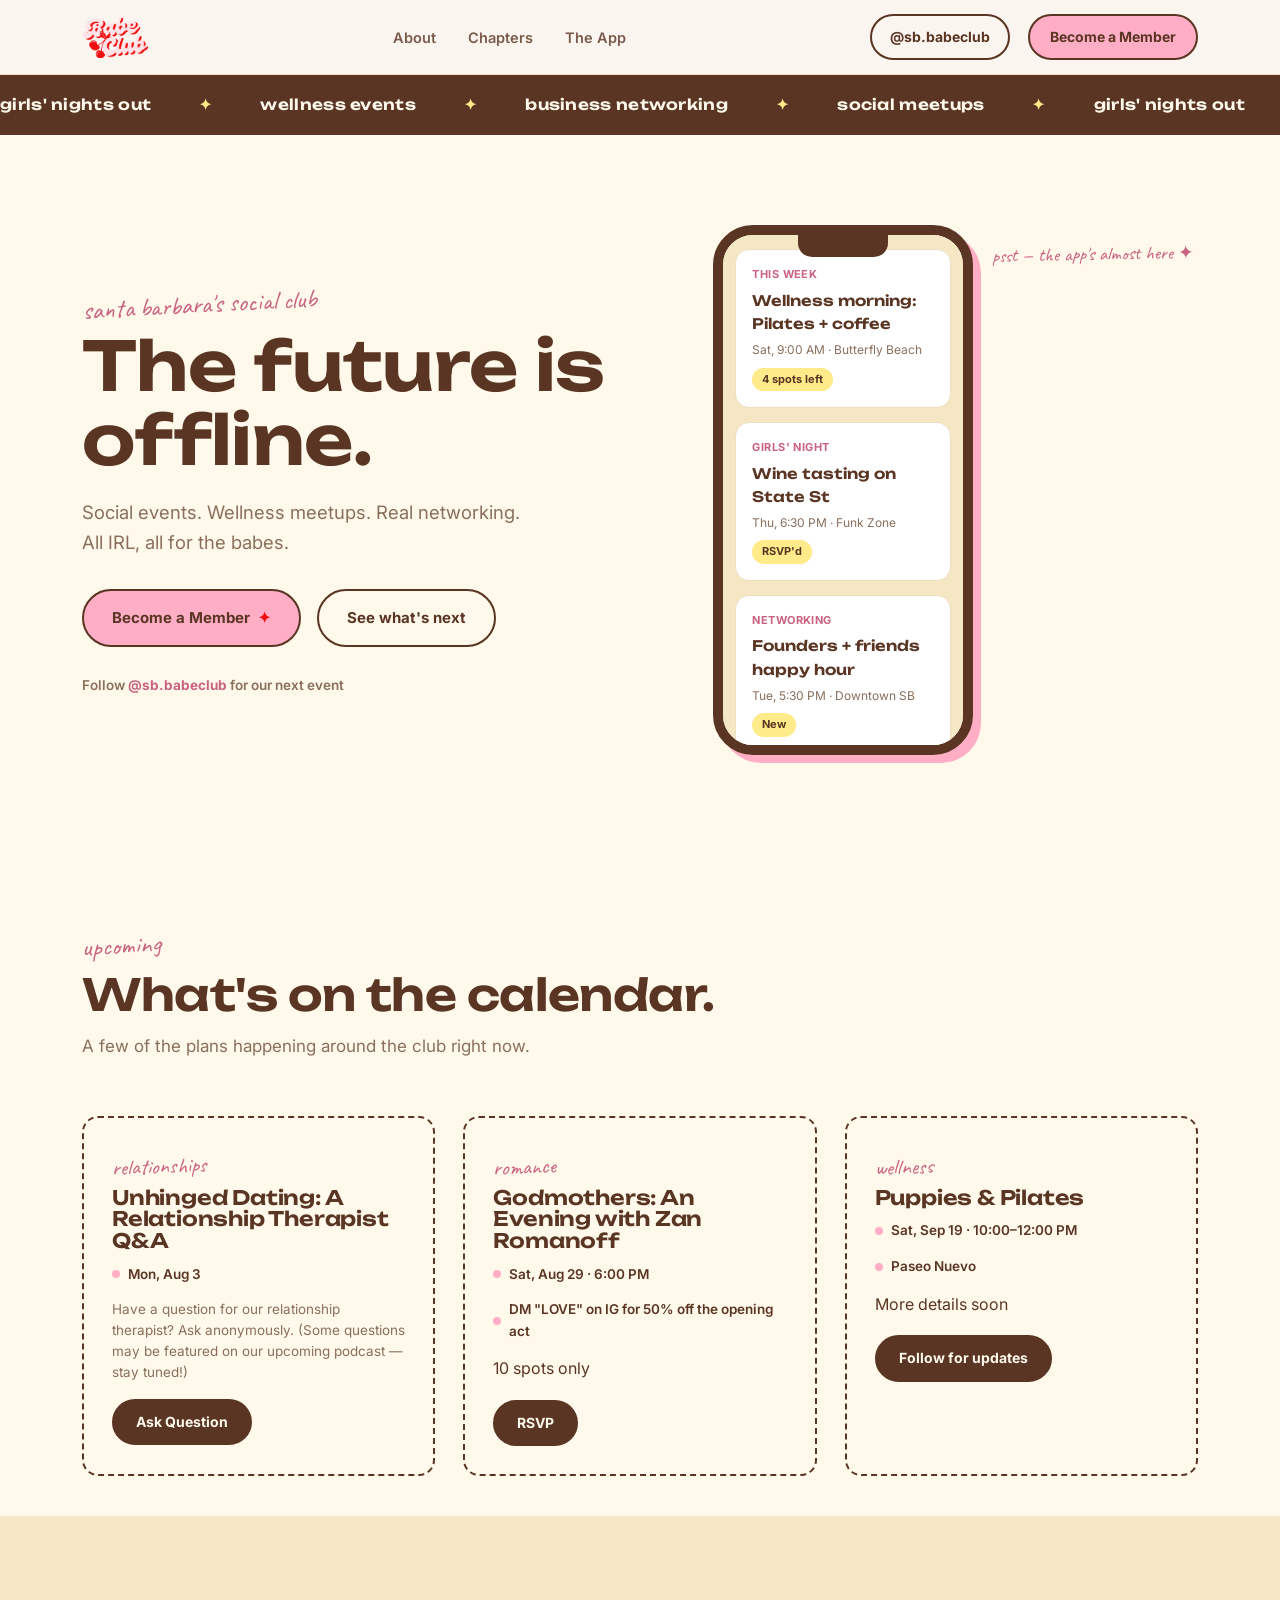
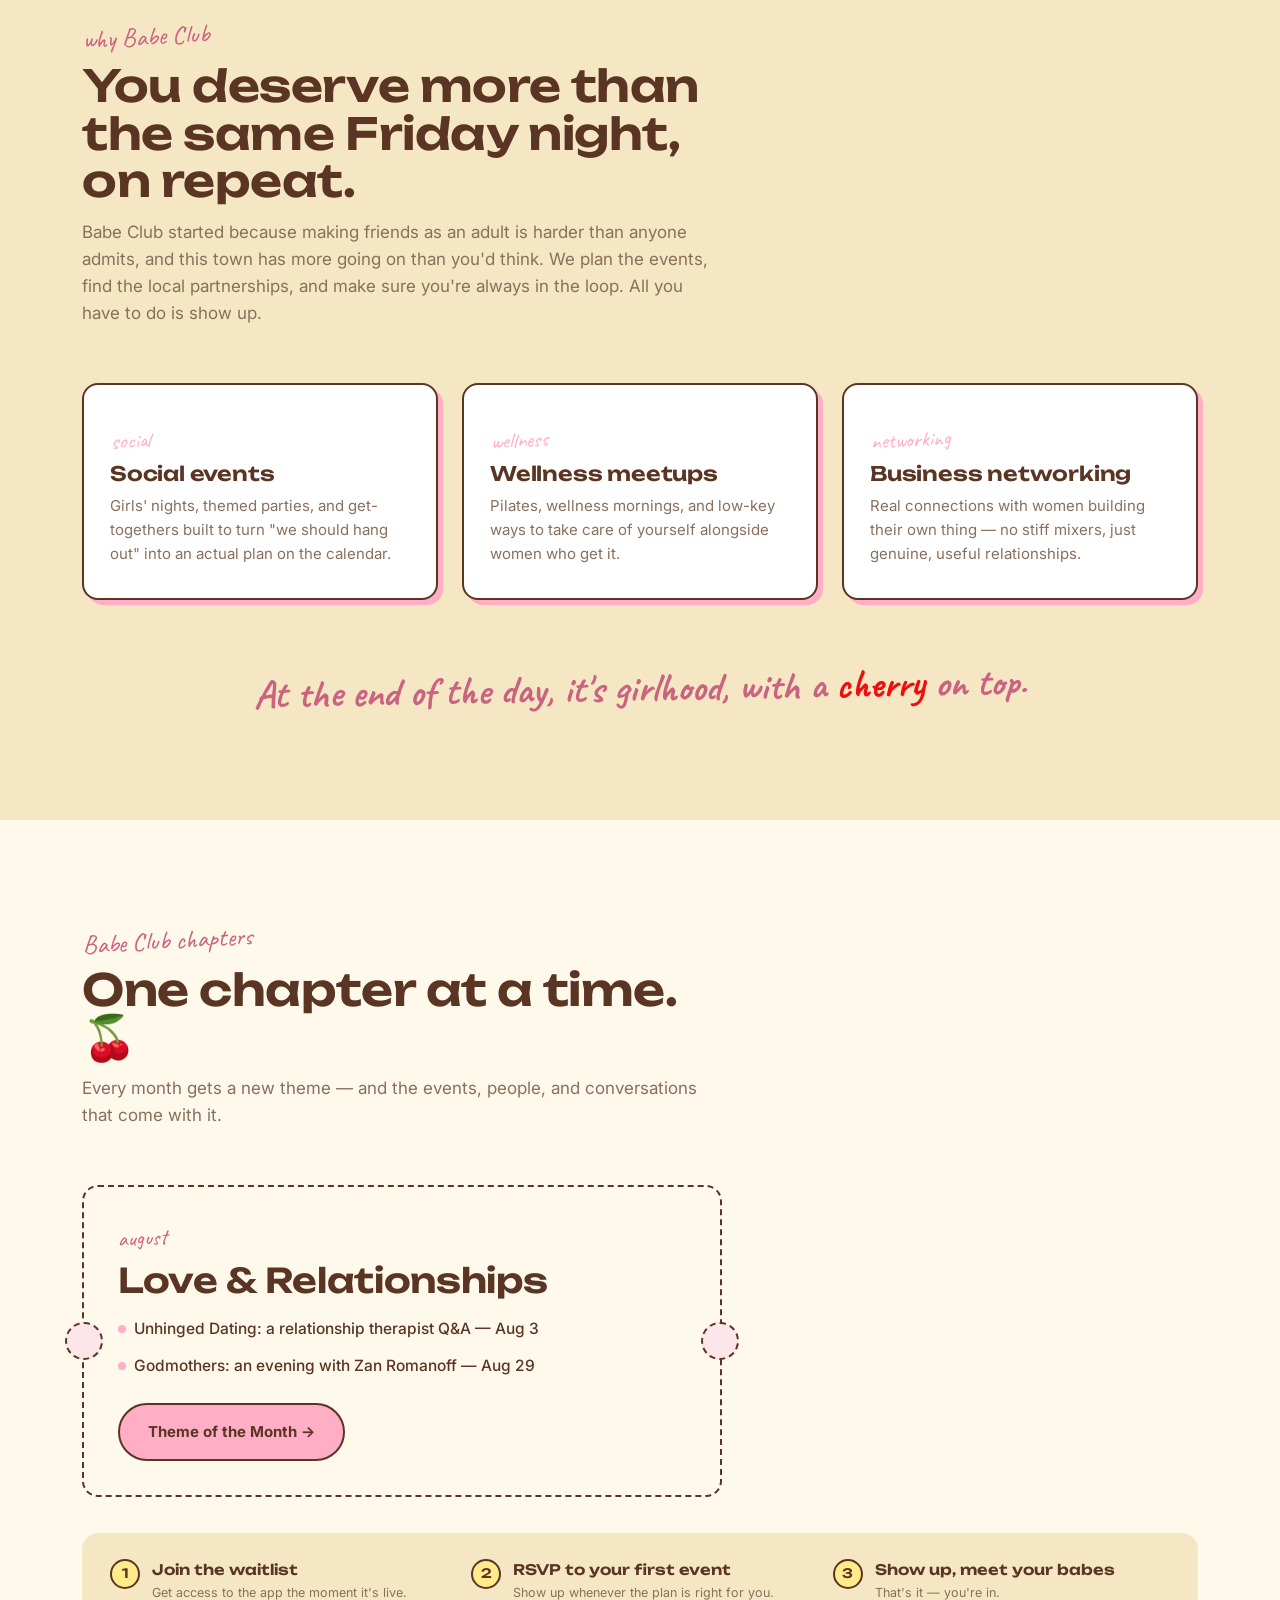
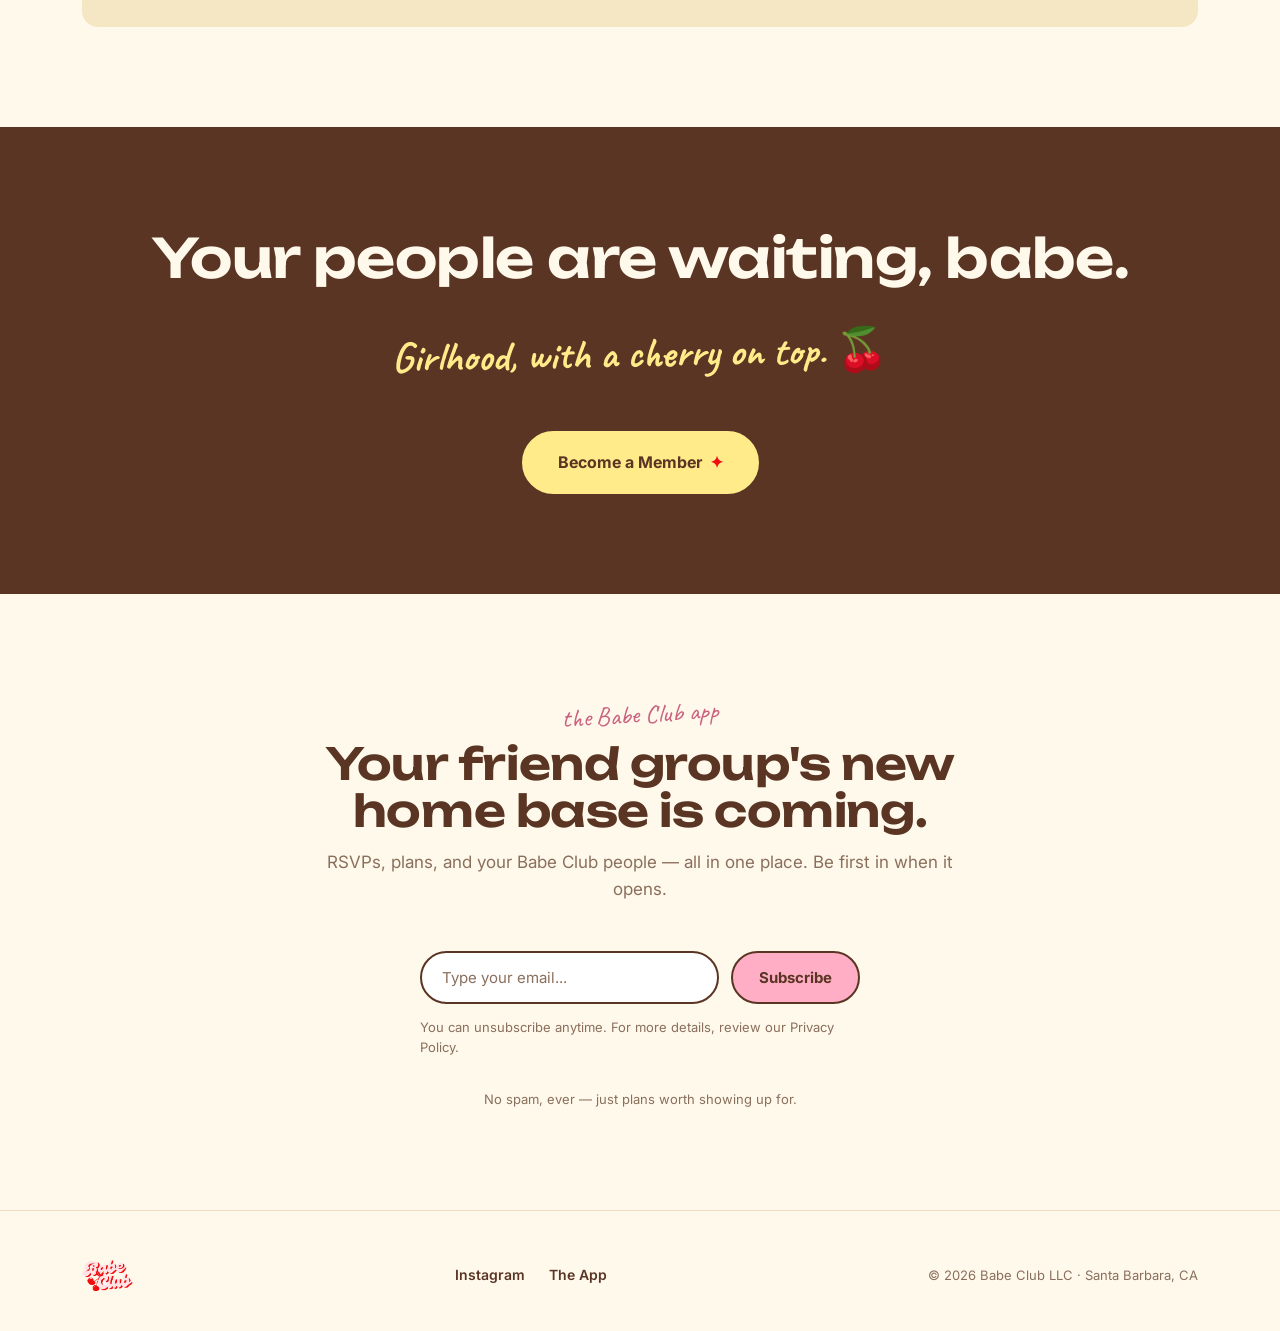
==== index.html @ 978d66e3 "Move phone mockup into hero, relocate app waitlist to bottom of page Hero is now a responsive 2-colu" ====
<!DOCTYPE html>
<html lang="en">
<head>
<meta charset="UTF-8">
<meta name="viewport" content="width=device-width, initial-scale=1.0">
<title>Babe Club — The future is offline.</title>
<meta name="description" content="Social events, wellness meetups, and real connection — built for women who want their community IRL. Santa Barbara's social club.">
<link rel="preconnect" href="https://fonts.googleapis.com">
<link rel="preconnect" href="https://fonts.gstatic.com" crossorigin>
<link href="https://fonts.googleapis.com/css2?family=Unbounded:wght@400;600;800&family=Inter:wght@400;500;600;700&family=Caveat:wght@600;700&family=Pacifico&display=swap" rel="stylesheet">
<style>
  :root{
    --cream: #FFF9EC;
    --cream-deep: #F5E7C4;
    --blush: #FFAEC5;
    --blush-soft: #FDE6EA;
    --rose: #FFAEC5;
    --rose-deep: #C96380;
    --mocha: #5A3523;
    --mocha-soft: #8A6F5C;
    --butter: #FFEB8A;
    --butter-deep: #E3C24A;
    --logo-red: #F00D0F;
    --white: #FFFFFF;
    --line: #EFDFC0;
    --radius-lg: 28px;
    --radius-md: 16px;
    --font-display: 'Unbounded', sans-serif;
    --font-body: 'Inter', sans-serif;
    --font-scribble: 'Caveat', cursive;
    --font-logo: 'Pacifico', cursive;
  }

  *{ box-sizing: border-box; margin: 0; padding: 0; }
  html{ scroll-behavior: smooth; }
  body{ background: var(--cream); color: var(--mocha); font-family: var(--font-body); line-height: 1.6; overflow-x: hidden; }
  img, svg{ display:block; max-width:100%; }
  a{ color: inherit; text-decoration: none; }
  .wrap{ max-width: 1180px; margin: 0 auto; padding: 0 32px; }
  h1,h2,h3{ font-family: var(--font-display); font-weight: 600; line-height: 1.08; letter-spacing: -0.01em; }

  .eyebrow{
    font-family: var(--font-scribble); font-size: 26px; color: var(--rose-deep);
    display: inline-block; transform: rotate(-3deg); margin-bottom: 4px;
  }

  .btn{
    display: inline-flex; align-items: center; gap: 8px; font-family: var(--font-body); font-weight: 700;
    font-size: 15px; padding: 15px 28px; border-radius: 999px; border: 2px solid var(--mocha);
    cursor: pointer; transition: transform .18s ease, box-shadow .18s ease; white-space: nowrap;
  }
  .btn-primary{ background: var(--rose); color: var(--mocha); border-color: var(--mocha); }
  .btn-primary:hover{ transform: translateY(-2px) rotate(-1deg); box-shadow: 4px 5px 0 var(--mocha); }
  .btn-ghost{ background: transparent; color: var(--mocha); }
  .btn-ghost:hover{ transform: translateY(-2px) rotate(1deg); box-shadow: 4px 5px 0 var(--butter-deep); }
  .btn-dark{ background: var(--mocha); color: var(--cream); border-color: var(--mocha); }
  .btn-dark:hover{ transform: translateY(-2px) rotate(-1deg); box-shadow: 4px 5px 0 var(--rose); }

  /* NAV */
  header{ position: sticky; top:0; z-index: 50; background: rgba(251,245,239,0.92); backdrop-filter: blur(6px); border-bottom: 1.5px solid var(--line); }
  nav.wrap{ display:flex; align-items:center; justify-content:space-between; padding-top: 14px; padding-bottom: 14px; }
  .logo-mark{ display:flex; align-items:center; gap:6px; }
  .logo-mark img{ height: 42px; width:auto; display:block; }
  .logo-mark.footer-logo img{ height: 32px; }
  .nav-links{ display:flex; align-items:center; gap: 32px; font-weight: 600; font-size: 14.5px; }
  .nav-links a{ opacity:.8; transition: opacity .15s; }
  .nav-links a:hover{ opacity:1; }
  .nav-cta{ display:flex; align-items:center; gap:18px; }
  .menu-btn{ display:none; background:none; border:none; font-size:26px; cursor:pointer; color:var(--mocha); }

  @media (max-width: 860px){ .nav-links{ display:none; } .menu-btn{ display:block; } }

  /* HERO */
  .hero{ position:relative; padding: 90px 0 70px; overflow:hidden; }
  .hero-inner{ display:grid; grid-template-columns: 1.05fr 0.95fr; gap:48px; align-items:center; }
  .hero-visual{ display:flex; justify-content:center; }
  .hero h1{ font-size: clamp(40px, 5.6vw, 68px); margin-bottom: 22px; }
  .hero p.lede{ font-size: 18.5px; color: var(--mocha-soft); max-width: 460px; margin-bottom: 32px; }
  .hero-actions{ display:flex; gap:16px; flex-wrap:wrap; margin-bottom: 28px; }
  .hero-note{ font-size: 13.5px; color: var(--mocha-soft); font-weight:600; }
  @media (max-width: 860px){
    .hero-inner{ grid-template-columns:1fr; }
    .hero-visual{ margin-top:36px; }
  }
  .hero-note strong{ color: var(--rose-deep); }

  .stack-card{
    position:absolute; border-radius: var(--radius-md); border: 2.5px solid var(--mocha);
    display:flex; align-items:center; justify-content:center; flex-direction:column; gap:6px;
    box-shadow: 6px 6px 0 rgba(58,46,44,0.15);
  }
  .card-1{ width:220px; height:270px; background: var(--blush); top:10px; left:20px; transform: rotate(-7deg); z-index:2; }
  .card-2{ width:200px; height:250px; background: var(--rose); color:var(--cream); top:60px; right:10px; transform: rotate(6deg); z-index:1; }
  .card-3{ width:170px; height:170px; background: var(--butter); bottom:0; left:110px; transform: rotate(3deg); z-index:3; }
  .card-label{ font-family: var(--font-display); font-weight:600; font-size:15px; text-align:center; padding:0 16px; }
  .card-sub{ font-family: var(--font-scribble); font-size:18px; }

  /* MARQUEE */
  .marquee{ background: var(--mocha); color: var(--cream); padding: 16px 0; overflow:hidden; border-top:2px solid var(--mocha); border-bottom:2px solid var(--mocha); }
  .marquee-track{ display:flex; gap:48px; white-space:nowrap; animation: scroll 28s linear infinite; width:max-content; }
  .marquee-track span{ font-family: var(--font-display); font-size:15px; font-weight:600; letter-spacing:.02em; }
  .marquee-track span::after{ content:"✦"; margin-left:48px; color: var(--butter); }
  @keyframes scroll{ from{ transform: translateX(0); } to{ transform: translateX(-50%); } }
  @media (prefers-reduced-motion: reduce){ .marquee-track{ animation: none; } }

  /* SECTIONS */
  .section{ padding: 100px 0; }
  .section-tint{ background: var(--cream-deep); }
  .section-head{ max-width: 640px; margin-bottom: 56px; }
  .section-head h2{ font-size: clamp(30px, 4vw, 44px); margin-bottom:14px; }
  .section-head p{ color: var(--mocha-soft); font-size:17px; }
  .section-head.center{ margin: 0 auto 48px; text-align:center; }

  /* PILLARS */
  .pillars{ display:grid; grid-template-columns: repeat(3,1fr); gap:24px; }
  .pillar{
    background: var(--white); border:2px solid var(--mocha); border-radius: var(--radius-md);
    padding: 32px 26px; box-shadow: 5px 5px 0 var(--blush); transition: transform .2s ease;
  }
  .pillar:hover{ transform: translateY(-4px); }
  .pillar .tag-icon{ font-family: var(--font-scribble); font-size:22px; color: var(--rose); display:block; margin-bottom:10px; transform: rotate(-3deg); }
  .pillar h3{ font-size:20px; margin-bottom:10px; }
  .pillar p{ color: var(--mocha-soft); font-size:15px; }

  .cherry-line{ text-align:center; font-family: var(--font-scribble); font-size: 26px; color: var(--rose-deep); margin-top: 48px; transform: rotate(-1deg); }
  #about .cherry-line{ font-size: 40px; font-weight: 700; margin-top: 56px; }
  .cherry-line .word-red{ color: var(--logo-red); }

  @media (max-width: 860px){ .pillars{ grid-template-columns:1fr; } }


  /* EVENT */
  .event{ background: var(--blush-soft); border-top:2px solid var(--mocha); border-bottom:2px solid var(--mocha); }
  .event-inner{ display:grid; grid-template-columns: 1fr 1fr; gap:56px; align-items:center; }
  .ticket{ background: var(--cream); border:2.5px dashed var(--mocha); border-radius: var(--radius-md); padding: 34px; position:relative; }
  .ticket::before, .ticket::after{
    content:""; position:absolute; width:34px; height:34px; background: var(--blush-soft);
    border-radius:50%; top:50%; transform: translateY(-50%); border: 2.5px dashed var(--mocha);
  }
  .ticket::before{ left:-19px; }
  .ticket::after{ right:-19px; }
  .ticket .tag{ font-family: var(--font-scribble); font-size:22px; color: var(--rose-deep); transform: rotate(-2deg); display:inline-block; margin-bottom:6px; }
  .ticket h3{ font-size: clamp(26px, 3vw, 34px); margin-bottom:14px; }
  .ticket-meta{ display:flex; flex-wrap:wrap; gap:20px; margin: 18px 0 24px; font-weight:600; font-size:14.5px; }
  .ticket-meta div{ display:flex; align-items:center; gap:8px; }
  .dot{ width:8px; height:8px; border-radius:50%; background: var(--rose); flex-shrink:0; }
  .event-copy h2{ font-size: clamp(30px,4vw,44px); margin-bottom:16px; }
  .event-copy p{ color: var(--mocha-soft); font-size:17px; margin-bottom:26px; max-width:460px; }
  @media (max-width: 860px){ .event-inner{ grid-template-columns:1fr; } .ticket::before,.ticket::after{ display:none; } }

  /* WHAT'S ON THE CALENDAR */
  .week-grid{ display:grid; grid-template-columns: repeat(3,1fr); gap:28px; }
  .week-card{ display:flex; flex-direction:column; padding:28px; }
  .week-card::before, .week-card::after{ display:none; }
  .week-card h3{ font-size:20px; margin-bottom:12px; }
  .week-card .ticket-meta{ margin:0 0 14px; gap:14px; font-size:13.5px; }
  .week-card .app-tag{ align-self:flex-start; margin-bottom:18px; }
  .week-card .btn{ align-self:flex-start; padding:10px 22px; font-size:14px; }
  .week-card .week-note{ color: var(--mocha-soft); font-size:13.5px; line-height:1.55; margin:0 0 16px; }
  @media (max-width: 860px){ .week-grid{ grid-template-columns:1fr; } }

  /* CHAPTERS TEASER */
  .chapter-card{ max-width:640px; }
  .chapter-card .ticket-meta.chapter-events{ flex-direction:column; align-items:flex-start; gap:12px; font-size:15.5px; font-weight:500; }
  .chapter-card .ticket-meta.chapter-events .dot{ flex-shrink:0; margin-top:8px; }
  .chapter-card .ticket-meta.chapter-events div{ align-items:flex-start; }
  .join-strip{ margin-top:36px; padding:26px 28px; background: var(--cream-deep); border-radius: var(--radius-md); display:flex; flex-wrap:wrap; gap:24px; }
  .join-step{ display:flex; align-items:flex-start; gap:12px; flex:1 1 200px; }
  .join-step-num{
    width:30px; height:30px; border-radius:50%; background: var(--butter); border:2px solid var(--mocha);
    display:flex; align-items:center; justify-content:center; font-family: var(--font-display); font-weight:600;
    font-size:13px; flex-shrink:0;
  }
  .join-step h4{ font-family: var(--font-display); font-weight:600; font-size:14.5px; margin-bottom:2px; }
  .join-step p{ color: var(--mocha-soft); font-size:12.5px; line-height:1.4; }
  @media (max-width: 640px){ .join-strip{ flex-direction:column; } }

  /* PHONE MOCKUP */
  .form-row{ display:flex; gap:12px; max-width: 440px; flex-wrap:wrap; }
  .form-row input[type=email]{
    flex:1; min-width:200px; padding: 15px 20px; border-radius: 999px; border:2px solid var(--mocha);
    font-family: var(--font-body); font-size:15px; background: var(--white); color: var(--mocha);
  }
  .form-row input[type=email]:focus{ outline: 3px solid var(--butter-deep); outline-offset: 2px; }
  .form-note{ font-size:13px; color: var(--mocha-soft); margin-top:14px; }
  .form-success{ display:none; font-weight:700; color: var(--rose-deep); font-size:16px; margin-top:18px; }

  /* MailerLite embed, restyled to match the site (MailerLite's own default CSS is not loaded) */
  .babe-ml-embed{ width:100% !important; max-width:440px; }
  .babe-ml-embed .ml-form-embedWrapper{ background:transparent; border:none; box-shadow:none; width:100% !important; }
  .babe-ml-embed .ml-form-embedBody{ padding:0; }
  .babe-ml-embed form.ml-block-form{ display:flex; flex-wrap:wrap; gap:12px; align-items:flex-start; width:100%; }
  .babe-ml-embed .ml-form-formContent{ order:1; flex:1; min-width:200px; margin:0; width:auto; }
  .babe-ml-embed .ml-form-fieldRow{ margin:0; width:100%; }
  .babe-ml-embed .ml-field-group input[type=email]{
    width:100%; box-sizing:border-box; padding:15px 20px; border-radius:999px; border:2px solid var(--mocha);
    font-family: var(--font-body); font-size:15px; background: var(--white); color: var(--mocha);
  }
  .babe-ml-embed .ml-field-group input[type=email]:focus{ outline: 3px solid var(--butter-deep); outline-offset: 2px; }
  .babe-ml-embed .ml-field-group input[type=email]::placeholder{ color: var(--mocha-soft); opacity:1; }
  .babe-ml-embed .ml-form-embedSubmit{ order:2; margin:0; width:auto; float:none; }
  .babe-ml-embed .ml-form-embedSubmit button.primary{
    display:inline-flex; align-items:center; gap:8px; font-family: var(--font-body); font-weight:700; font-size:15px;
    padding:15px 26px; border-radius:999px; border:2px solid var(--mocha); background: var(--rose); color: var(--mocha);
    cursor:pointer; transition: transform .15s ease, box-shadow .15s ease; width:auto; height:auto;
  }
  .babe-ml-embed .ml-form-embedSubmit button.primary:hover{ transform: translateY(-2px) rotate(-1deg); box-shadow: 4px 5px 0 var(--mocha); }
  .babe-ml-embed .ml-form-embedSubmit button.loading{ background:transparent; border:none; padding:14px; width:auto; }
  .babe-ml-embed .ml-form-embedSubmitLoad{ display:inline-block; width:20px; height:20px; }
  .babe-ml-embed .ml-form-embedSubmitLoad:after{
    content:""; display:block; width:16px; height:16px; margin:2px; border-radius:50%;
    border:3px solid var(--mocha); border-color: var(--mocha) var(--mocha) var(--mocha) transparent;
    animation: babeMlSpin 1s linear infinite;
  }
  @keyframes babeMlSpin{ to{ transform: rotate(360deg); } }
  .babe-ml-embed .ml-form-embedPermissions{ order:3; flex-basis:100%; margin-top:2px; }
  .babe-ml-embed .ml-form-embedPermissions p{ color: var(--mocha-soft); font-size:13px; line-height:1.5; margin:0; font-family: var(--font-body); }
  .babe-ml-embed .ml-form-embedPermissions p a{ color: var(--rose-deep); text-decoration: underline; }
  .babe-ml-embed .ml-form-recaptcha{ order:4; flex-basis:100%; margin:6px 0 0; float:none !important; }
  .babe-ml-embed .ml-form-successBody{ padding:0; }
  .babe-ml-embed .ml-form-successContent p{ font-family: var(--font-body); font-weight:700; color: var(--rose-deep); font-size:16px; margin:0; }
  .babe-ml-embed .sr-only{ position:absolute; width:1px; height:1px; padding:0; margin:-1px; overflow:hidden; clip:rect(0,0,0,0); border:0; }
  @media (max-width:480px){
    .babe-ml-embed form.ml-block-form{ flex-direction:column; }
    .babe-ml-embed .ml-form-embedSubmit,
    .babe-ml-embed .ml-form-embedSubmit button.primary{ width:100%; justify-content:center; }
    .babe-ml-embed .g-recaptcha{ transform:scale(0.85); transform-origin:0 0; }
  }

  .phone{
    width: 260px; height: 530px; margin: 0 auto; border: 10px solid var(--mocha); border-radius: 40px;
    background: var(--white); position:relative; overflow:hidden; box-shadow: 8px 8px 0 var(--blush);
  }
  .phone::before{
    content:""; position:absolute; top:0; left:50%; transform:translateX(-50%); width:90px; height:22px;
    background: var(--mocha); border-radius: 0 0 14px 14px; z-index:5;
  }
  .phone-screen{ position:relative; width:100%; height:100%; overflow:hidden; background: var(--cream-deep); }
  .phone-scroll{ position:absolute; top:0; left:0; width:100%; animation: phoneScroll 12s ease-in-out infinite; }
  .app-card{ margin: 14px 12px; padding: 16px; background: var(--white); border:1.5px solid var(--line); border-radius: 14px; }
  .app-card .app-eyebrow{ font-size:11px; font-weight:700; color: var(--rose-deep); text-transform:uppercase; letter-spacing:.04em; margin-bottom:6px; }
  .app-card h4{ font-family: var(--font-display); font-size:14.5px; font-weight:600; margin-bottom:4px; }
  .app-card p{ font-size:12px; color: var(--mocha-soft); }
  .app-card .app-tag{ display:inline-block; margin-top:8px; background: var(--butter); color: var(--mocha); font-size:11px; font-weight:700; padding:3px 10px; border-radius:999px; }
  @keyframes phoneScroll{
    0%, 15%{ transform: translateY(0); }
    40%, 55%{ transform: translateY(-260px); }
    80%, 100%{ transform: translateY(-520px); }
  }
  @media (prefers-reduced-motion: reduce){ .phone-scroll{ animation: none; } }

  .spark-red{ color: var(--logo-red); }

  /* FINAL CTA */
  .final-cta{ background: var(--mocha); color: var(--cream); text-align:center; border-top:2px solid var(--mocha); }
  .final-cta h2{ font-size: clamp(32px,5vw,54px); margin-bottom:32px; }
  .final-cta .cherry-line{ color: var(--butter); font-size: 42px; font-weight: 700; margin-top:0; margin-bottom:44px; }
  .final-cta .btn-primary{ border-color: var(--butter); background: var(--butter); color: var(--mocha); }
  .final-cta .btn-primary:hover{ box-shadow: 4px 5px 0 var(--rose); }

  footer{ padding: 48px 0 40px; border-top:1.5px solid var(--line); }
  .foot-inner{ display:flex; justify-content:space-between; align-items:center; flex-wrap:wrap; gap:20px; }
  .foot-links{ display:flex; gap:24px; font-weight:600; font-size:14px; }
  .foot-links a:hover{ color: var(--rose-deep); }
  .foot-copy{ font-size:13px; color: var(--mocha-soft); }

  @media (max-width: 640px){ .wrap{ padding: 0 20px; } .section{ padding: 70px 0; } }

  /* WAITLIST POPUP */
  .popup-overlay{
    display:none; position:fixed; inset:0; background: rgba(90,53,35,0.55);
    align-items:center; justify-content:center; padding:20px; z-index:999;
  }
  .popup-overlay.show{ display:flex; }
  .popup-modal{
    position:relative; background: var(--cream); border:2.5px solid var(--mocha); border-radius: var(--radius-md);
    box-shadow: 6px 6px 0 var(--butter); padding: 40px 34px; max-width:440px; width:100%; text-align:center;
  }
  .popup-close{
    position:absolute; top:14px; right:16px; background:none; border:none; cursor:pointer;
    font-family: var(--font-body); font-size:22px; line-height:1; color: var(--mocha); padding:4px; opacity:.7;
  }
  .popup-close:hover{ opacity:1; color: var(--rose-deep); }
  .popup-modal h3{ font-size:24px; margin-bottom:10px; }
  .popup-modal p{ color: var(--mocha-soft); font-size:15.5px; margin-bottom:22px; }
  .popup-modal .popup-embed{ max-width:100%; width:100%; margin:0 auto; }
  @media (max-width: 480px){ .popup-modal{ padding:32px 22px; } }
</style>
</head>
<body>

<header id="top">
  <nav class="wrap">
    <a href="index.html#top" class="logo-mark"><img src="[data-uri]" alt="Babe Club logo"></a>
    <div class="nav-links">
      <a href="#about">About</a>
      <a href="chapters.html">Chapters</a>
      <a href="#app">The App</a>
    </div>
    <div class="nav-cta">
      <a href="https://instagram.com/sb.babeclub" class="btn btn-ghost" style="padding:10px 18px; font-size:14px;">@sb.babeclub</a>
      <a href="membership.html" class="btn btn-primary" style="padding:10px 20px; font-size:14px;">Become a Member</a>
      <button class="menu-btn" aria-label="Menu" onclick="document.getElementById('mnav').classList.toggle('open')">☰</button>
    </div>
  </nav>
  <div id="mnav" style="display:none; flex-direction:column; padding:0 32px 20px; gap:14px; font-weight:600;">
    <a href="#about">About</a>
    <a href="chapters.html">Chapters</a>
    <a href="#app">The App</a>
    <a href="membership.html" class="btn btn-primary" style="text-align:center; margin-top:6px;">Become a Member</a>
  </div>
</header>

<div class="marquee" aria-hidden="true">
  <div class="marquee-track">
    <span>girls' nights out</span><span>wellness events</span><span>business networking</span><span>social meetups</span><span>girls' nights out</span><span>wellness events</span><span>business networking</span><span>social meetups</span>
  </div>
</div>

<section class="hero">
  <div class="wrap hero-inner">
    <div>
      <span class="eyebrow">santa barbara's social club</span>
      <h1>The future is offline.</h1>
      <p class="lede">Social events. Wellness meetups. Real networking. All IRL, all for the babes.</p>
      <div class="hero-actions">
        <a href="membership.html" class="btn btn-primary">Become a Member <span class="spark-red">✦</span></a>
        <a href="https://instagram.com/sb.babeclub" class="btn btn-ghost" target="_blank" rel="noopener">See what's next</a>
      </div>
      <p class="hero-note">Follow <strong>@sb.babeclub</strong> for our next event</p>
    </div>
    <div class="hero-visual">
      <div class="phone" role="img" aria-label="Preview of the Babe Club app scrolling through upcoming events">
        <div class="phone-screen">
          <div class="phone-scroll">
            <div class="app-card">
              <div class="app-eyebrow">This week</div>
              <h4>Wellness morning: Pilates + coffee</h4>
              <p>Sat, 9:00 AM · Butterfly Beach</p>
              <span class="app-tag">4 spots left</span>
            </div>
            <div class="app-card">
              <div class="app-eyebrow">Girls' night</div>
              <h4>Wine tasting on State St</h4>
              <p>Thu, 6:30 PM · Funk Zone</p>
              <span class="app-tag">RSVP'd</span>
            </div>
            <div class="app-card">
              <div class="app-eyebrow">Networking</div>
              <h4>Founders + friends happy hour</h4>
              <p>Tue, 5:30 PM · Downtown SB</p>
              <span class="app-tag">New</span>
            </div>
            <div class="app-card">
              <div class="app-eyebrow">Coming up</div>
              <h4>Beach bonfire + s'mores</h4>
              <p>Fri, 7:00 PM · Butterfly Beach</p>
              <span class="app-tag">Selling fast</span>
            </div>
            <div class="app-card">
              <div class="app-eyebrow">This week</div>
              <h4>Wellness morning: Pilates + coffee</h4>
              <p>Sat, 9:00 AM · Butterfly Beach</p>
              <span class="app-tag">4 spots left</span>
            </div>
            <div class="app-card">
              <div class="app-eyebrow">Girls' night</div>
              <h4>Wine tasting on State St</h4>
              <p>Thu, 6:30 PM · Funk Zone</p>
              <span class="app-tag">RSVP'd</span>
            </div>
          </div>
        </div>
      </div>
      <p style="text-align:center; font-family: var(--font-scribble); font-size:19px; color: var(--rose-deep); margin-top:14px; transform: rotate(-1deg);">psst — the app's almost here ✦</p>
    </div>
  </div>
</section>

<section class="section" id="week" style="padding-bottom:40px;">
  <div class="wrap">
    <div class="section-head">
      <span class="eyebrow">upcoming</span>
      <h2>What's on the calendar.</h2>
      <p>A few of the plans happening around the club right now.</p>
    </div>
    <div class="week-grid">
      <div class="ticket week-card">
        <span class="tag">relationships</span>
        <h3>Unhinged Dating: A Relationship Therapist Q&amp;A</h3>
        <div class="ticket-meta">
          <div><span class="dot"></span>Mon, Aug 3</div>
        </div>
        <p class="week-note">Have a question for our relationship therapist? Ask anonymously. (Some questions may be featured on our upcoming podcast — stay tuned!)</p>
        <a href="https://ngl.link/sb.babeclub" class="btn btn-dark" target="_blank" rel="noopener">Ask Question</a>
      </div>
      <div class="ticket week-card">
        <span class="tag">romance</span>
        <h3>Godmothers: An Evening with Zan Romanoff</h3>
        <div class="ticket-meta">
          <div><span class="dot"></span>Sat, Aug 29 · 6:00 PM</div>
          <div><span class="dot"></span>DM "LOVE" on IG for 50% off the opening act</div>
        </div>
        <span class="app-tag">10 spots only</span>
        <a href="https://godmothers.com/products/godmothers-gather-zan-romanoff" class="btn btn-dark" target="_blank" rel="noopener">RSVP</a>
      </div>
      <div class="ticket week-card">
        <span class="tag">wellness</span>
        <h3>Puppies &amp; Pilates</h3>
        <div class="ticket-meta">
          <div><span class="dot"></span>Sat, Sep 19 · 10:00–12:00 PM</div>
          <div><span class="dot"></span>Paseo Nuevo</div>
        </div>
        <span class="app-tag">More details soon</span>
        <a href="https://instagram.com/sb.babeclub" class="btn btn-dark" target="_blank" rel="noopener">Follow for updates</a>
      </div>
    </div>
  </div>
</section>

<section class="section section-tint" id="about">
  <div class="wrap">
    <div class="section-head">
      <span class="eyebrow">why Babe Club</span>
      <h2>You deserve more than the same Friday night, on repeat.</h2>
      <p>Babe Club started because making friends as an adult is harder than anyone admits, and this town has more going on than you'd think. We plan the events, find the local partnerships, and make sure you're always in the loop. All you have to do is show up.</p>
    </div>
    <div class="pillars">
      <div class="pillar">
        <span class="tag-icon">social</span>
        <h3>Social events</h3>
        <p>Girls' nights, themed parties, and get-togethers built to turn "we should hang out" into an actual plan on the calendar.</p>
      </div>
      <div class="pillar">
        <span class="tag-icon">wellness</span>
        <h3>Wellness meetups</h3>
        <p>Pilates, wellness mornings, and low-key ways to take care of yourself alongside women who get it.</p>
      </div>
      <div class="pillar">
        <span class="tag-icon">networking</span>
        <h3>Business networking</h3>
        <p>Real connections with women building their own thing — no stiff mixers, just genuine, useful relationships.</p>
      </div>
    </div>
    <p class="cherry-line">At the end of the day, it's girlhood, with a <span class="word-red">cherry</span> on top.</p>
  </div>
</section>

<section class="section" id="chapters-teaser">
  <div class="wrap">
    <div class="section-head">
      <span class="eyebrow">Babe Club chapters</span>
      <h2>One chapter at a time. 🍒</h2>
      <p>Every month gets a new theme — and the events, people, and conversations that come with it.</p>
    </div>
    <div class="ticket chapter-card">
      <span class="tag">august</span>
      <h3>Love &amp; Relationships</h3>
      <div class="ticket-meta chapter-events">
        <div><span class="dot"></span>Unhinged Dating: a relationship therapist Q&amp;A — Aug 3</div>
        <div><span class="dot"></span>Godmothers: an evening with Zan Romanoff — Aug 29</div>
      </div>
      <a href="chapters.html" class="btn btn-primary">Theme of the Month →</a>
    </div>
    <div class="join-strip">
      <div class="join-step">
        <span class="join-step-num">1</span>
        <div>
          <h4>Join the waitlist</h4>
          <p>Get access to the app the moment it's live.</p>
        </div>
      </div>
      <div class="join-step">
        <span class="join-step-num">2</span>
        <div>
          <h4>RSVP to your first event</h4>
          <p>Show up whenever the plan is right for you.</p>
        </div>
      </div>
      <div class="join-step">
        <span class="join-step-num">3</span>
        <div>
          <h4>Show up, meet your babes</h4>
          <p>That's it — you're in.</p>
        </div>
      </div>
    </div>
  </div>
</section>

<section class="final-cta section">
  <div class="wrap">
    <h2>Your people are waiting, babe.</h2>
    <p class="cherry-line">Girlhood, with a cherry on top. 🍒</p>
    <a href="membership.html" class="btn btn-primary" style="font-size:16px; padding:17px 34px;">Become a Member <span class="spark-red">✦</span></a>
  </div>
</section>

<section class="section waitlist" id="app">
  <div class="wrap">
    <div class="section-head center">
      <span class="eyebrow">the Babe Club app</span>
      <h2>Your friend group's new home base is coming.</h2>
      <p>RSVPs, plans, and your Babe Club people — all in one place. Be first in when it opens.</p>
    </div>
    <div style="max-width:440px; margin:0 auto;">
      <div id="mlb2-44285624" class="ml-form-embedContainer babe-ml-embed">
        <div class="ml-form-embedWrapper embedForm">
          <div class="ml-form-embedBody ml-form-embedBodyDefault row-form">
            <form class="ml-block-form" action="https://assets.mailerlite.com/jsonp/2543443/forms/194366883137324142/subscribe" data-code="" method="post" target="ml-hidden-frame">
              <div class="ml-form-formContent">
                <div class="ml-form-fieldRow ml-last-item">
                  <div class="ml-field-group ml-field-email ml-validate-email ml-validate-required">
                    <input aria-label="email" aria-required="true" type="email" class="form-control" data-inputmask="" name="fields[email]" placeholder="Type your email..." autocomplete="email">
                  </div>
                </div>
              </div>
              <div class="ml-form-embedPermissions">
                <div class="ml-form-embedPermissionsContent default privacy-policy">
                  <p>You can unsubscribe anytime. For more details, review our Privacy Policy.</p>
                </div>
              </div>
              <div class="ml-form-recaptcha ml-validate-required">
                <div class="g-recaptcha" data-sitekey="6Lf1KHQUAAAAAFNKEX1hdSWCS3mRMv4FlFaNslaD"></div>
              </div>
              <input type="hidden" name="ml-submit" value="1">
              <div class="ml-form-embedSubmit">
                <button type="submit" class="primary">Subscribe</button>
                <button disabled="disabled" style="display: none;" type="button" class="loading">
                  <div class="ml-form-embedSubmitLoad"></div>
                  <span class="sr-only">Loading...</span>
                </button>
              </div>
              <input type="hidden" name="anticsrf" value="true">
            </form>
          </div>
          <div class="ml-form-successBody row-success" style="display: none">
            <div class="ml-form-successContent">
              <p>You have successfully joined our subscriber list.</p>
            </div>
          </div>
        </div>
      </div>
      <p class="form-note" style="text-align:center;">No spam, ever — just plans worth showing up for.</p>
    </div>
  </div>
</section>

<footer>
  <div class="wrap foot-inner">
    <a href="index.html#top" class="logo-mark footer-logo"><img src="[data-uri]" alt="Babe Club logo"></a>
    <div class="foot-links">
      <a href="https://instagram.com/sb.babeclub">Instagram</a>
      <a href="#app">The App</a>
    </div>
    <div class="foot-copy">© 2026 Babe Club LLC · Santa Barbara, CA</div>
  </div>
</footer>

<div class="popup-overlay" id="waitlistPopup">
  <div class="popup-modal">
    <button class="popup-close" id="waitlistPopupClose" aria-label="Close">&times;</button>
    <h3>psst, babe... 👀</h3>
    <p>There's an app coming. Want in before anyone else?</p>
    <div class="popup-embed">
      <div id="mlb2-44285624-popup" class="ml-form-embedContainer babe-ml-embed" style="margin:0 auto;">
        <div class="ml-form-embedWrapper embedForm">
          <div class="ml-form-embedBody ml-form-embedBodyDefault row-form">
            <form class="ml-block-form" action="https://assets.mailerlite.com/jsonp/2543443/forms/194366883137324142/subscribe" data-code="" method="post" target="ml-hidden-frame">
              <div class="ml-form-formContent">
                <div class="ml-form-fieldRow ml-last-item">
                  <div class="ml-field-group ml-field-email ml-validate-email ml-validate-required">
                    <input aria-label="email" aria-required="true" type="email" class="form-control" data-inputmask="" name="fields[email]" placeholder="Type your email..." autocomplete="email">
                  </div>
                </div>
              </div>
              <div class="ml-form-embedPermissions">
                <div class="ml-form-embedPermissionsContent default privacy-policy">
                  <p>You can unsubscribe anytime. For more details, review our Privacy Policy.</p>
                </div>
              </div>
              <div class="ml-form-recaptcha ml-validate-required">
                <div class="g-recaptcha" data-sitekey="6Lf1KHQUAAAAAFNKEX1hdSWCS3mRMv4FlFaNslaD"></div>
              </div>
              <input type="hidden" name="ml-submit" value="1">
              <div class="ml-form-embedSubmit">
                <button type="submit" class="primary">Subscribe</button>
                <button disabled="disabled" style="display: none;" type="button" class="loading">
                  <div class="ml-form-embedSubmitLoad"></div>
                  <span class="sr-only">Loading...</span>
                </button>
              </div>
              <input type="hidden" name="anticsrf" value="true">
            </form>
          </div>
          <div class="ml-form-successBody row-success" style="display: none">
            <div class="ml-form-successContent">
              <p>You have successfully joined our subscriber list.</p>
            </div>
          </div>
        </div>
      </div>
    </div>
  </div>
</div>

<script>
  document.querySelectorAll('#mnav a').forEach(a => a.addEventListener('click', () => {
    document.getElementById('mnav').style.display = 'none';
  }));
  const menuBtn = document.querySelector('.menu-btn');
  const mnav = document.getElementById('mnav');
  menuBtn.addEventListener('click', () => {
    mnav.style.display = mnav.style.display === 'flex' ? 'none' : 'flex';
  });

  const waitlistPopup = document.getElementById('waitlistPopup');
  const waitlistPopupClose = document.getElementById('waitlistPopupClose');
  if (!localStorage.getItem('babeClubWaitlistPopupShown')) {
    setTimeout(() => {
      waitlistPopup.classList.add('show');
      localStorage.setItem('babeClubWaitlistPopupShown', 'true');
    }, 10000);
  }
  waitlistPopupClose.addEventListener('click', () => {
    waitlistPopup.classList.remove('show');
  });
</script>

<iframe name="ml-hidden-frame" style="display:none;" aria-hidden="true" tabindex="-1"></iframe>

<script src="https://www.google.com/recaptcha/api.js"></script>
<script src="https://groot.mailerlite.com/js/w/webforms.min.js?v83147fa8ce2d95cb73ece7f28b469519" type="text/javascript"></script>
<script>
  fetch("https://assets.mailerlite.com/jsonp/2543443/forms/194366883137324142/takel")
</script>
<script>
  // Real submission goes to the hidden iframe above (no popup blockers, no blank-tab JSON).
  // We drive the same-tab redirect ourselves rather than depending on MailerLite's
  // async widget JS to call a per-instance success callback, since that couldn't be
  // reliably verified across two embed instances on one page.
  var mlForms = document.querySelectorAll('.babe-ml-embed form.ml-block-form');
  mlForms.forEach(function (form, formIndex) {
    form.addEventListener('submit', function (e) {
      if (!form.checkValidity()) {
        e.preventDefault();
        form.reportValidity();
        return;
      }
      var recaptchaOk = true;
      if (form.querySelector('.g-recaptcha') && window.grecaptcha) {
        try {
          recaptchaOk = !!grecaptcha.getResponse(formIndex);
        } catch (err) {
          recaptchaOk = true;
        }
      }
      if (!recaptchaOk) {
        e.preventDefault();
        alert('Please complete the reCAPTCHA before subscribing.');
        return;
      }
      setTimeout(function () {
        window.location.href = 'welcome.html';
      }, 400);
    });
  });
</script>

</body>
</html>
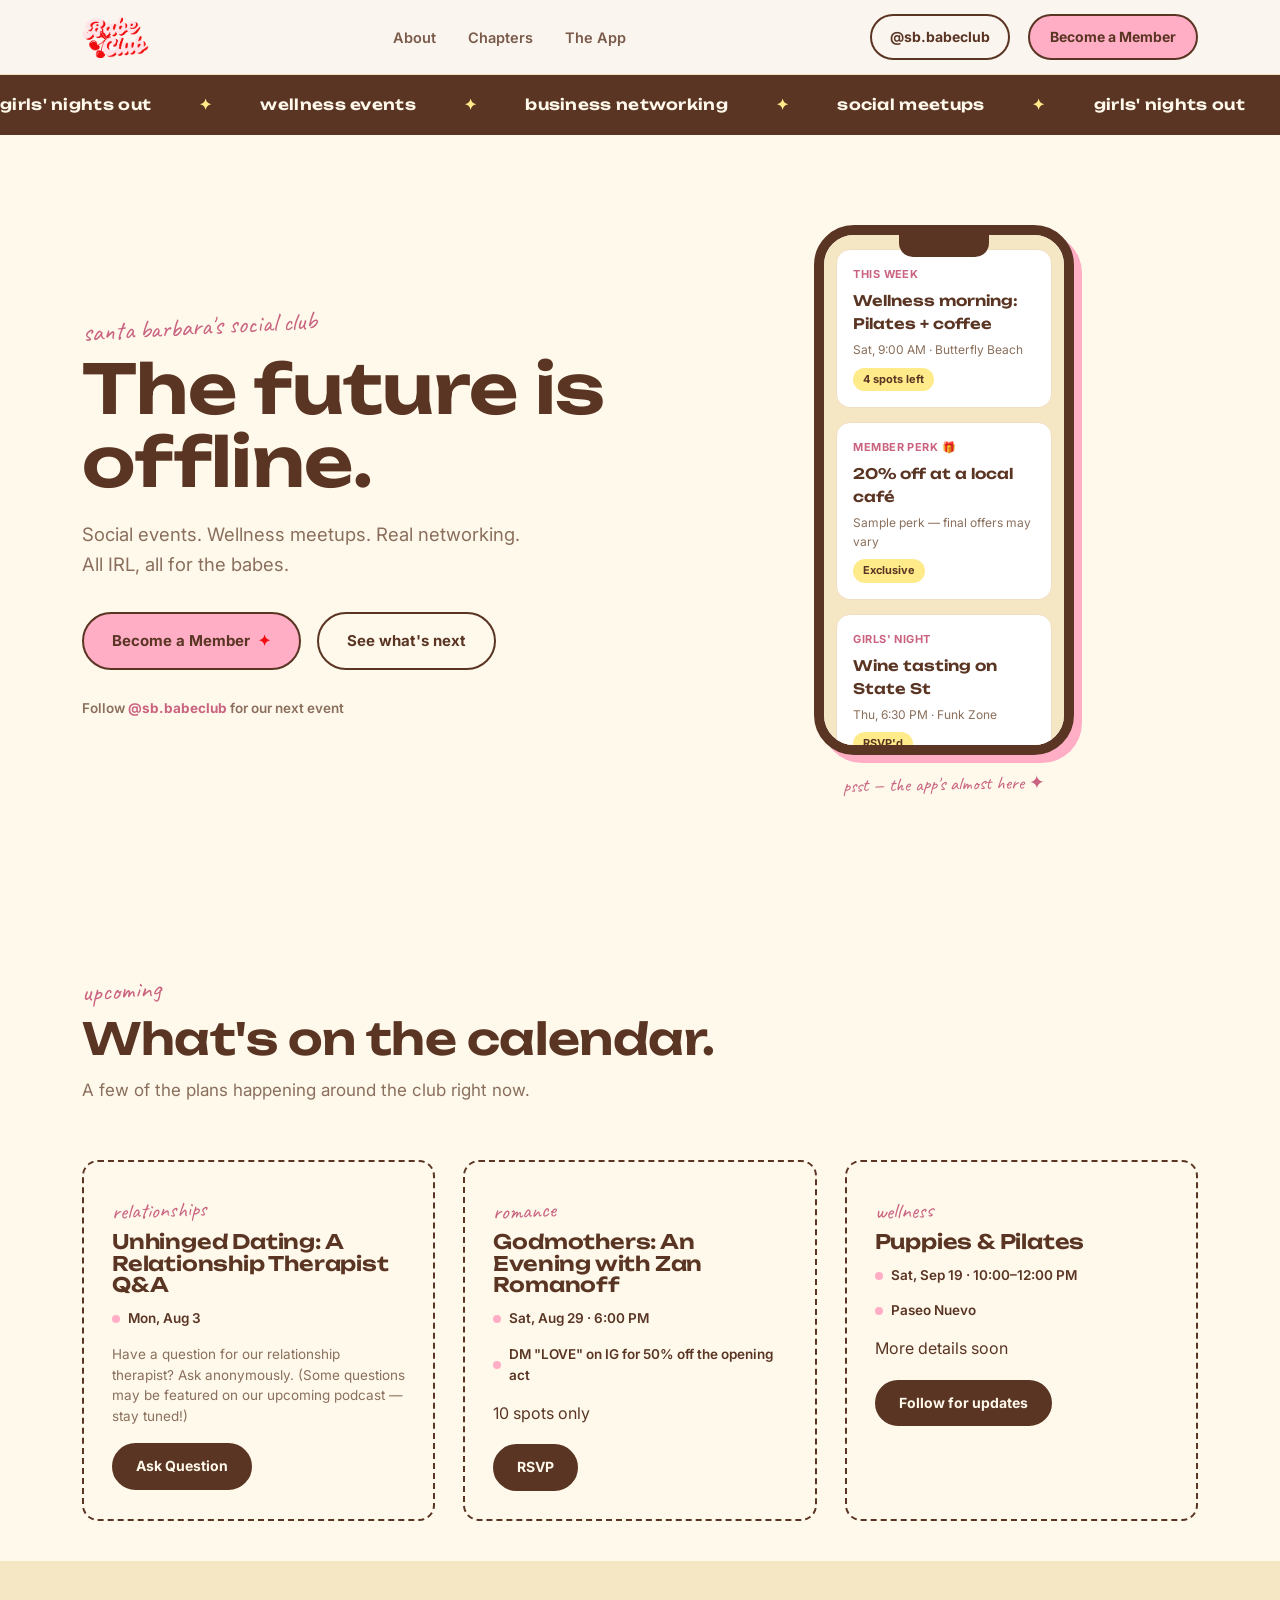
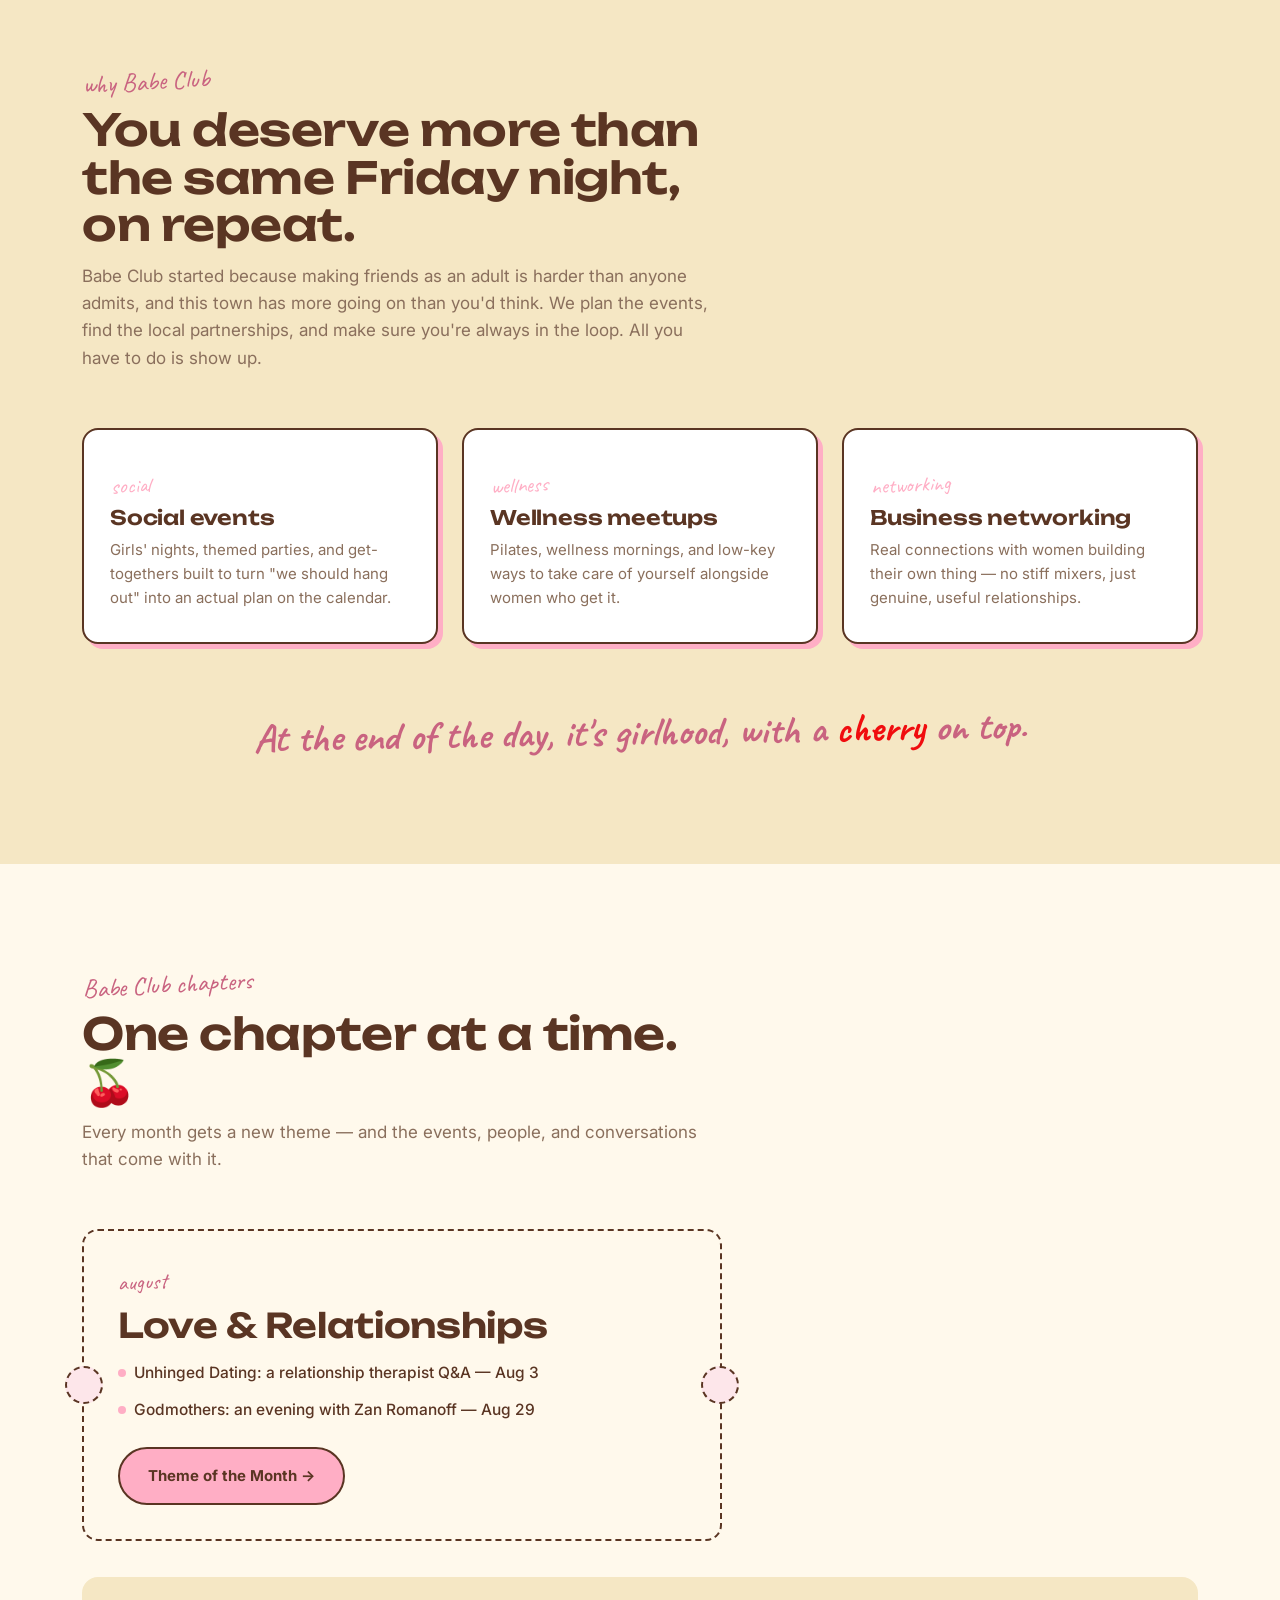
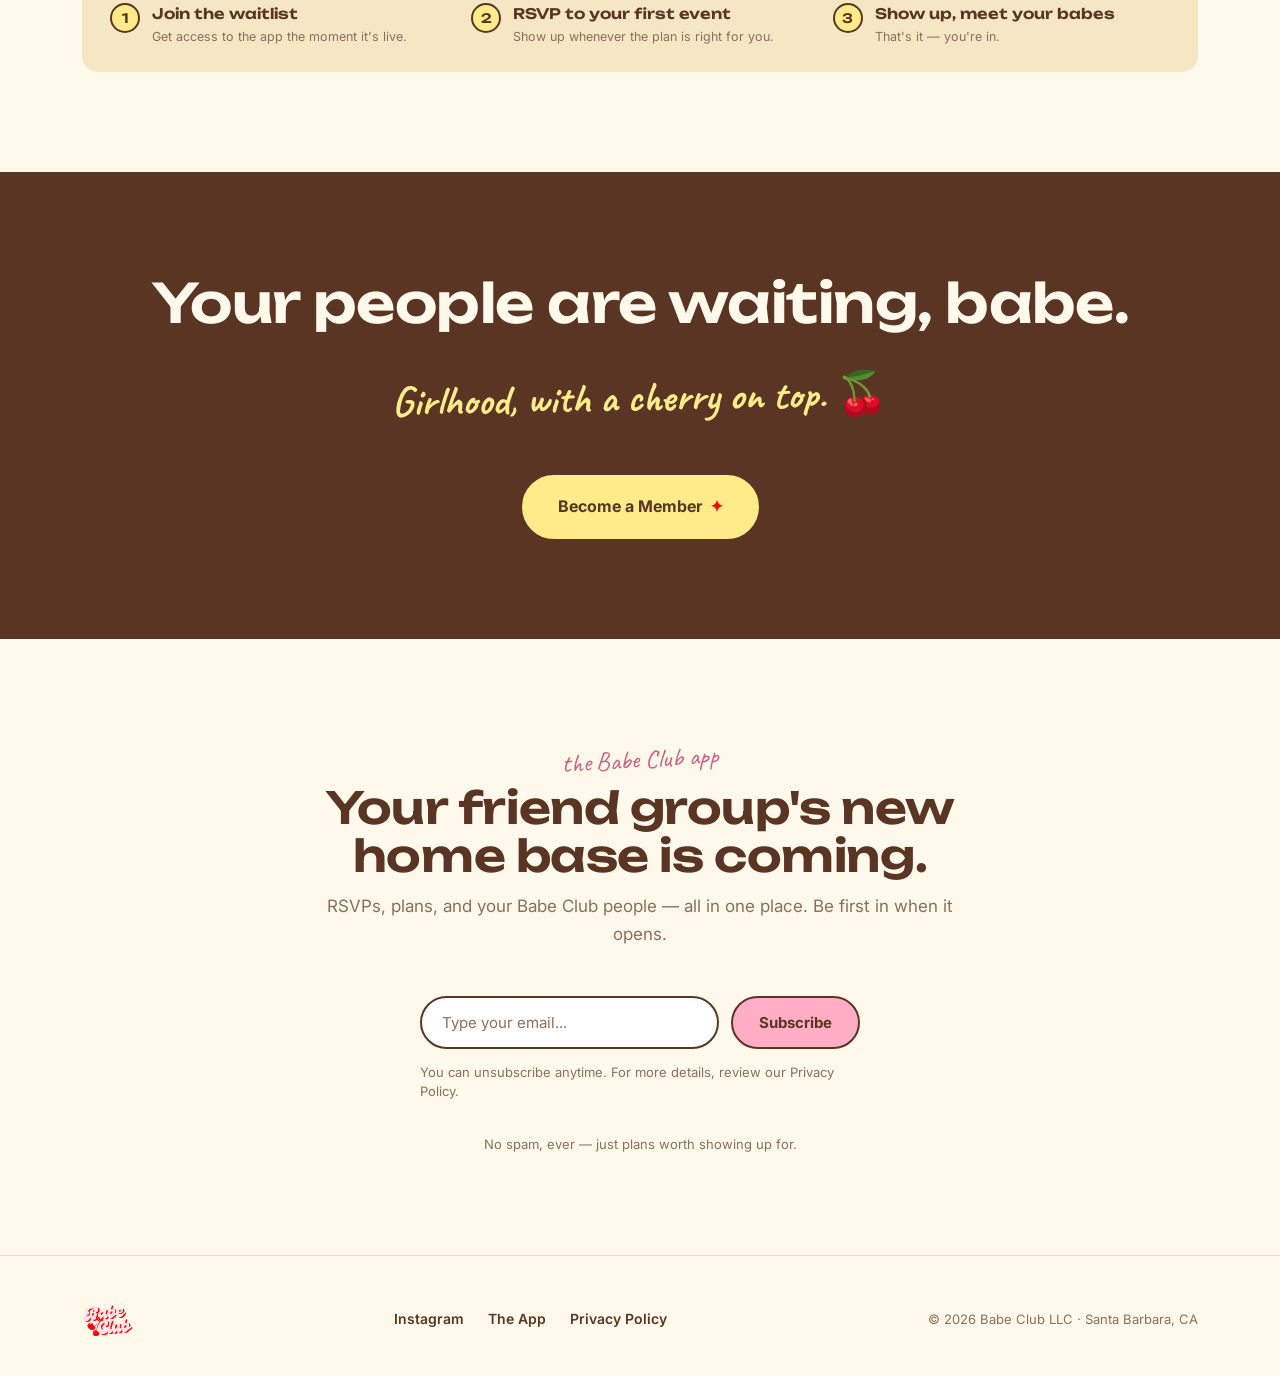
==== commit 6ae39cca: "Add privacy policy page, expand phone mockup card variety, fix hero layout bug New /privacy.html mat" ====
--- a/index.html
+++ b/index.html
@@ -59,21 +59,22 @@
   /* NAV */
   header{ position: sticky; top:0; z-index: 50; background: rgba(251,245,239,0.92); backdrop-filter: blur(6px); border-bottom: 1.5px solid var(--line); }
   nav.wrap{ display:flex; align-items:center; justify-content:space-between; padding-top: 14px; padding-bottom: 14px; }
-  .logo-mark{ display:flex; align-items:center; gap:6px; }
-  .logo-mark img{ height: 42px; width:auto; display:block; }
+  .logo-mark{ display:flex; align-items:center; gap:6px; flex-shrink:0; }
+  .logo-mark img{ height: 42px; width:auto; display:block; flex-shrink:0; }
   .logo-mark.footer-logo img{ height: 32px; }
   .nav-links{ display:flex; align-items:center; gap: 32px; font-weight: 600; font-size: 14.5px; }
   .nav-links a{ opacity:.8; transition: opacity .15s; }
   .nav-links a:hover{ opacity:1; }
-  .nav-cta{ display:flex; align-items:center; gap:18px; }
-  .menu-btn{ display:none; background:none; border:none; font-size:26px; cursor:pointer; color:var(--mocha); }
+  .nav-cta{ display:flex; align-items:center; gap:18px; flex-shrink:1; min-width:0; }
+  .menu-btn{ display:none; background:none; border:none; font-size:26px; cursor:pointer; color:var(--mocha); flex-shrink:0; }
 
   @media (max-width: 860px){ .nav-links{ display:none; } .menu-btn{ display:block; } }
+  @media (max-width: 480px){ .nav-cta .btn-ghost{ display:none; } .nav-cta{ gap:10px; } }
 
   /* HERO */
   .hero{ position:relative; padding: 90px 0 70px; overflow:hidden; }
   .hero-inner{ display:grid; grid-template-columns: 1.05fr 0.95fr; gap:48px; align-items:center; }
-  .hero-visual{ display:flex; justify-content:center; }
+  .hero-visual{ display:flex; flex-direction:column; align-items:center; }
   .hero h1{ font-size: clamp(40px, 5.6vw, 68px); margin-bottom: 22px; }
   .hero p.lede{ font-size: 18.5px; color: var(--mocha-soft); max-width: 460px; margin-bottom: 32px; }
   .hero-actions{ display:flex; gap:16px; flex-wrap:wrap; margin-bottom: 28px; }
@@ -236,16 +237,17 @@
     background: var(--mocha); border-radius: 0 0 14px 14px; z-index:5;
   }
   .phone-screen{ position:relative; width:100%; height:100%; overflow:hidden; background: var(--cream-deep); }
-  .phone-scroll{ position:absolute; top:0; left:0; width:100%; animation: phoneScroll 12s ease-in-out infinite; }
+  .phone-scroll{ position:absolute; top:0; left:0; width:100%; animation: phoneScroll 16s ease-in-out infinite; }
   .app-card{ margin: 14px 12px; padding: 16px; background: var(--white); border:1.5px solid var(--line); border-radius: 14px; }
   .app-card .app-eyebrow{ font-size:11px; font-weight:700; color: var(--rose-deep); text-transform:uppercase; letter-spacing:.04em; margin-bottom:6px; }
   .app-card h4{ font-family: var(--font-display); font-size:14.5px; font-weight:600; margin-bottom:4px; }
   .app-card p{ font-size:12px; color: var(--mocha-soft); }
   .app-card .app-tag{ display:inline-block; margin-top:8px; background: var(--butter); color: var(--mocha); font-size:11px; font-weight:700; padding:3px 10px; border-radius:999px; }
   @keyframes phoneScroll{
-    0%, 15%{ transform: translateY(0); }
-    40%, 55%{ transform: translateY(-260px); }
-    80%, 100%{ transform: translateY(-520px); }
+    0%, 8%{ transform: translateY(0); }
+    25%, 33%{ transform: translateY(-260px); }
+    50%, 58%{ transform: translateY(-520px); }
+    75%, 100%{ transform: translateY(-780px); }
   }
   @media (prefers-reduced-motion: reduce){ .phone-scroll{ animation: none; } }
 
@@ -325,7 +327,7 @@
       <p class="lede">Social events. Wellness meetups. Real networking. All IRL, all for the babes.</p>
       <div class="hero-actions">
         <a href="membership.html" class="btn btn-primary">Become a Member <span class="spark-red">✦</span></a>
-        <a href="https://instagram.com/sb.babeclub" class="btn btn-ghost" target="_blank" rel="noopener">See what's next</a>
+        <a href="#week" class="btn btn-ghost">See what's next</a>
       </div>
       <p class="hero-note">Follow <strong>@sb.babeclub</strong> for our next event</p>
     </div>
@@ -340,22 +342,34 @@
               <span class="app-tag">4 spots left</span>
             </div>
             <div class="app-card">
+              <div class="app-eyebrow">Member Perk 🎁</div>
+              <h4>20% off at a local café</h4>
+              <p>Sample perk — final offers may vary</p>
+              <span class="app-tag">Exclusive</span>
+            </div>
+            <div class="app-card">
               <div class="app-eyebrow">Girls' night</div>
               <h4>Wine tasting on State St</h4>
               <p>Thu, 6:30 PM · Funk Zone</p>
               <span class="app-tag">RSVP'd</span>
             </div>
             <div class="app-card">
+              <div class="app-eyebrow">Local Partner 🤝</div>
+              <h4>Exclusive deals with Santa Barbara favorites</h4>
+              <p>Coming soon</p>
+              <span class="app-tag">Preview</span>
+            </div>
+            <div class="app-card">
               <div class="app-eyebrow">Networking</div>
               <h4>Founders + friends happy hour</h4>
               <p>Tue, 5:30 PM · Downtown SB</p>
               <span class="app-tag">New</span>
             </div>
             <div class="app-card">
-              <div class="app-eyebrow">Coming up</div>
-              <h4>Beach bonfire + s'mores</h4>
-              <p>Fri, 7:00 PM · Butterfly Beach</p>
-              <span class="app-tag">Selling fast</span>
+              <div class="app-eyebrow">Meet Your Babes 👋</div>
+              <h4>Swipe to find your people</h4>
+              <p>Coming soon to the app</p>
+              <span class="app-tag">Preview</span>
             </div>
             <div class="app-card">
               <div class="app-eyebrow">This week</div>
@@ -364,10 +378,10 @@
               <span class="app-tag">4 spots left</span>
             </div>
             <div class="app-card">
-              <div class="app-eyebrow">Girls' night</div>
-              <h4>Wine tasting on State St</h4>
-              <p>Thu, 6:30 PM · Funk Zone</p>
-              <span class="app-tag">RSVP'd</span>
+              <div class="app-eyebrow">Member Perk 🎁</div>
+              <h4>20% off at a local café</h4>
+              <p>Sample perk — final offers may vary</p>
+              <span class="app-tag">Exclusive</span>
             </div>
           </div>
         </div>
@@ -552,6 +566,7 @@
     <div class="foot-links">
       <a href="https://instagram.com/sb.babeclub">Instagram</a>
       <a href="#app">The App</a>
+      <a href="privacy.html">Privacy Policy</a>
     </div>
     <div class="foot-copy">© 2026 Babe Club LLC · Santa Barbara, CA</div>
   </div>
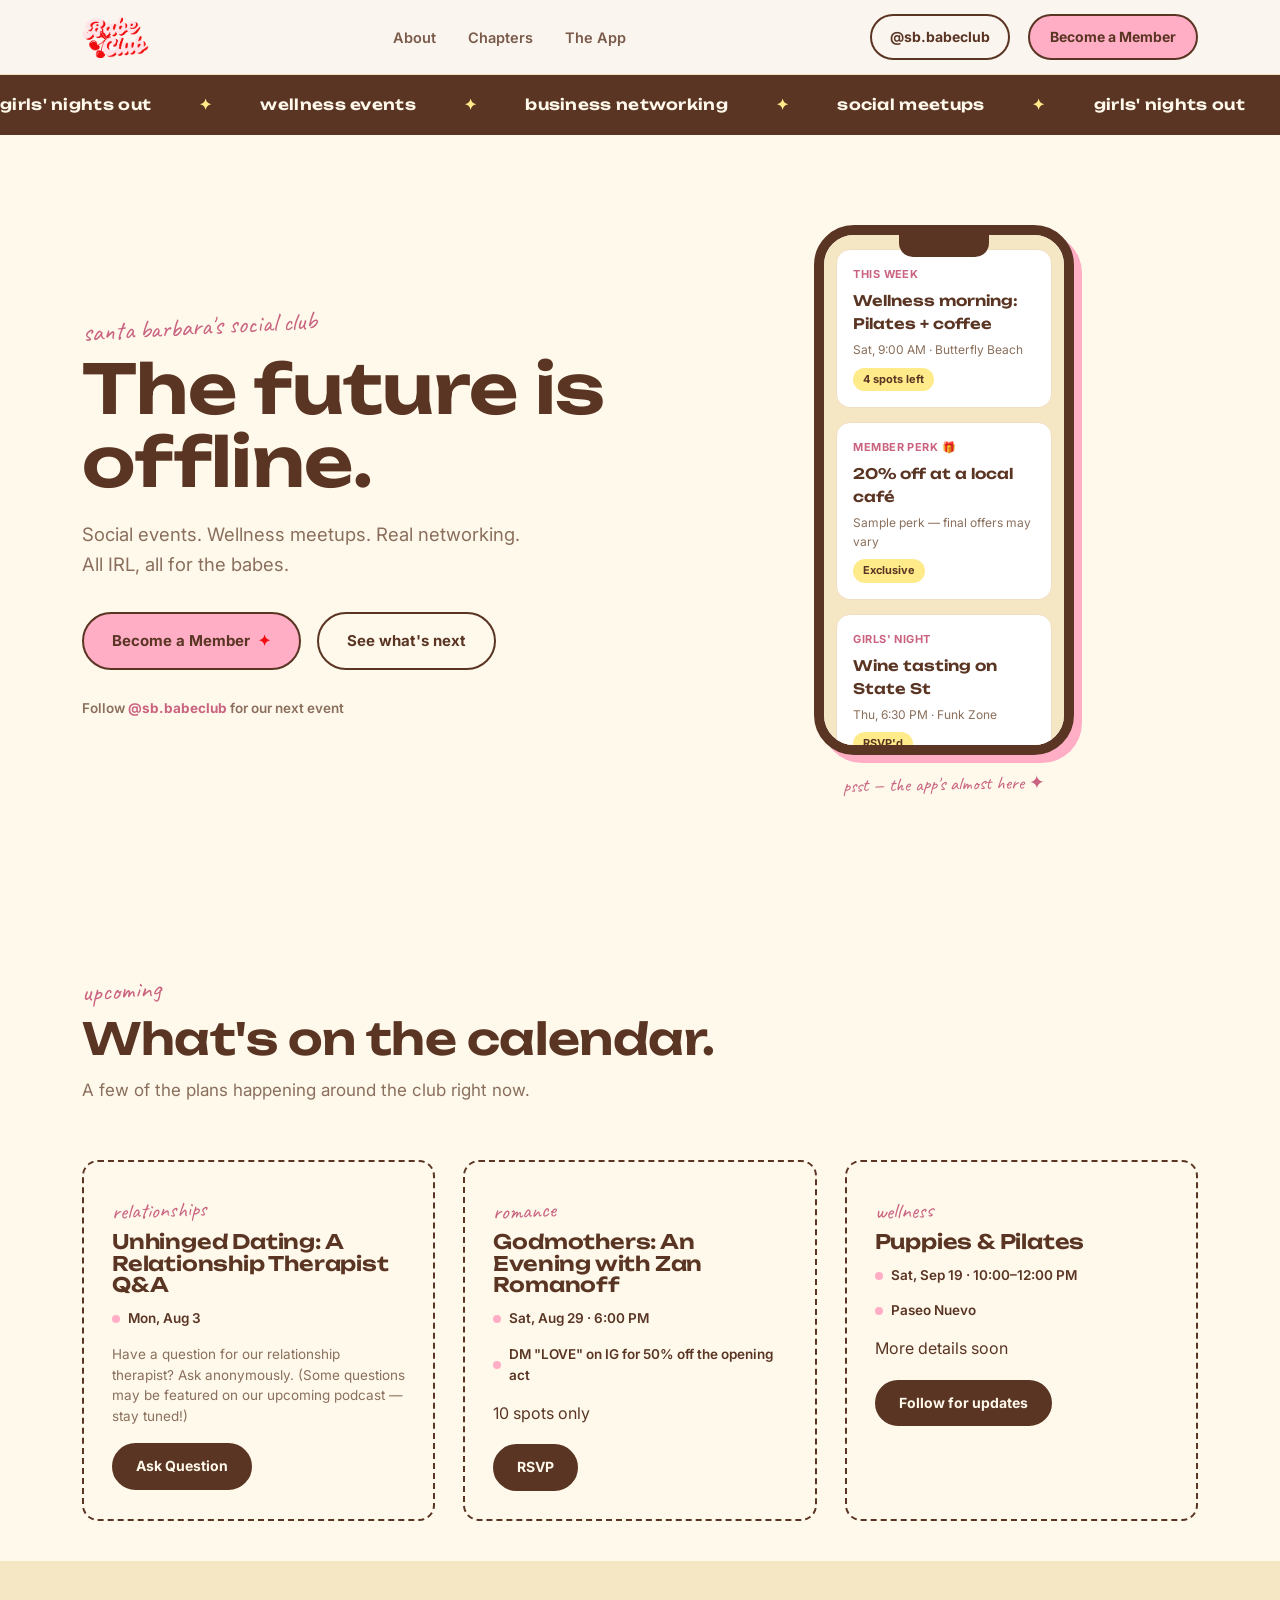
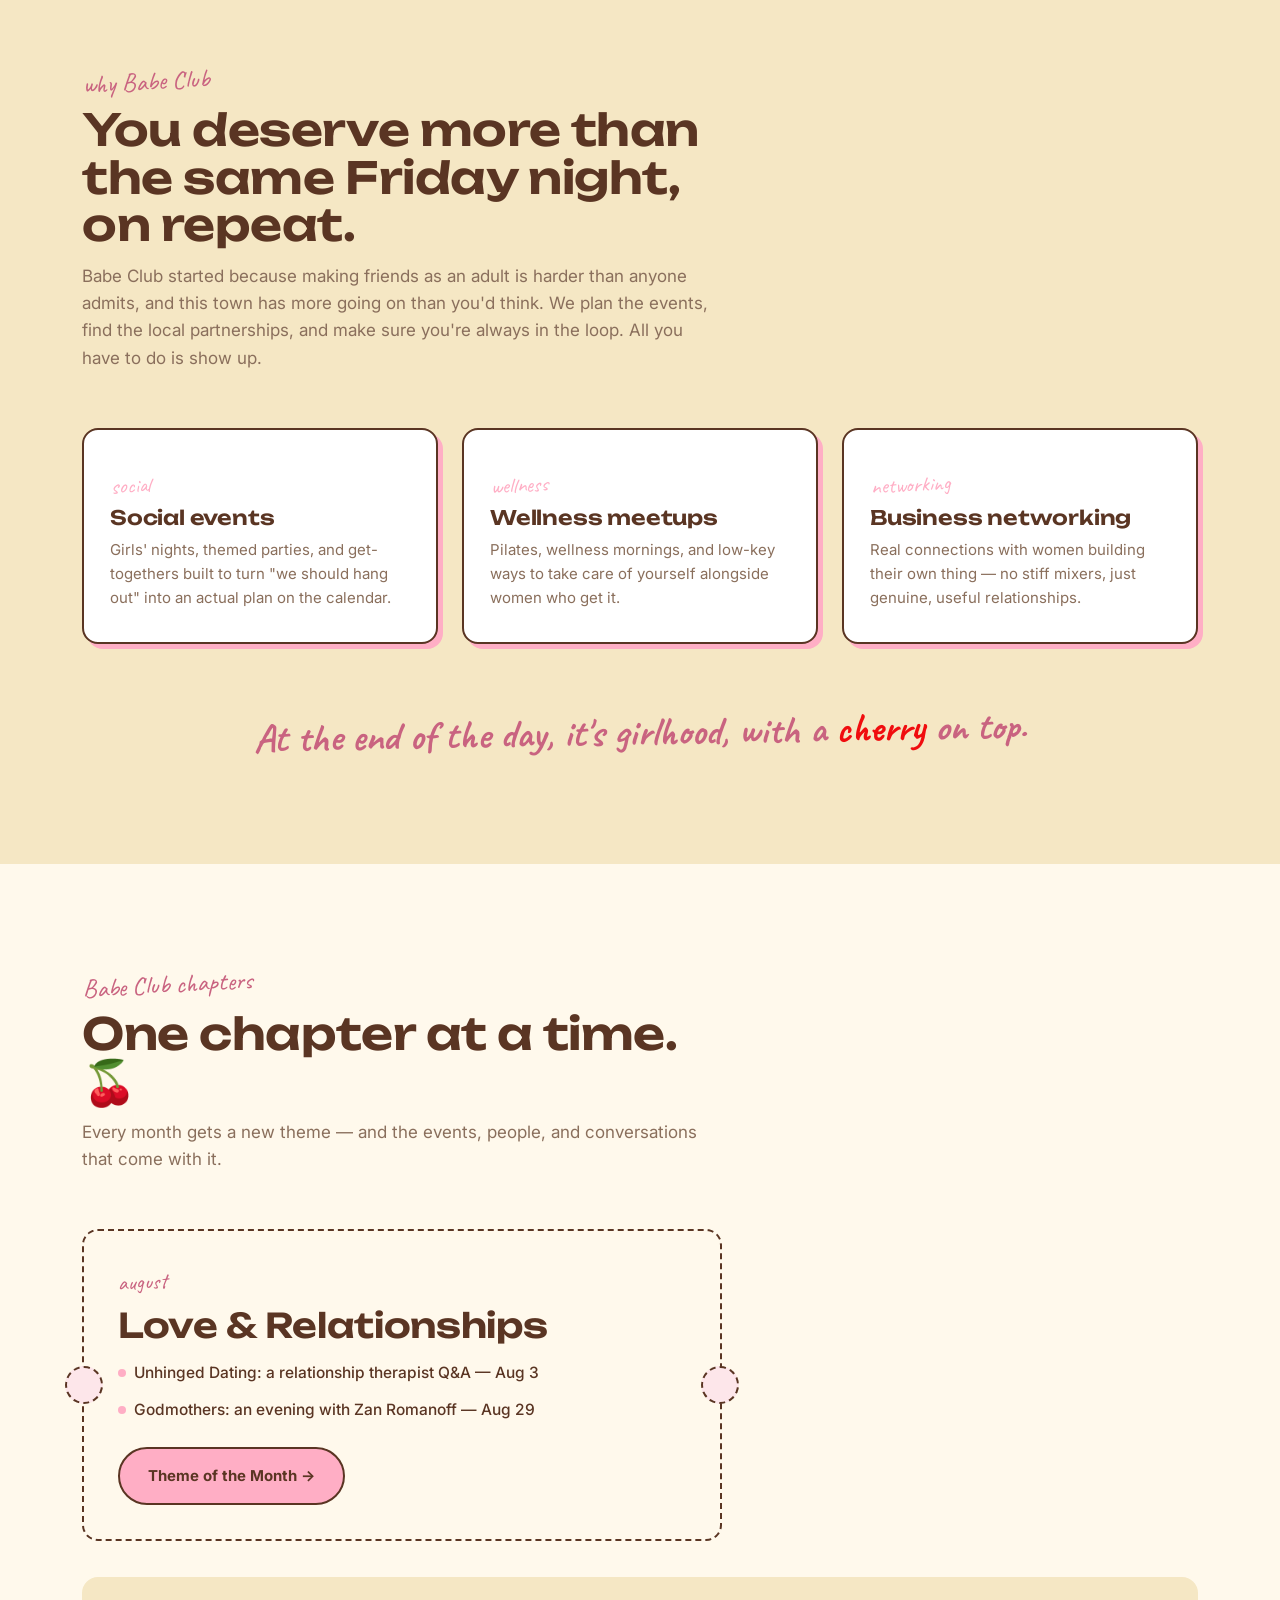
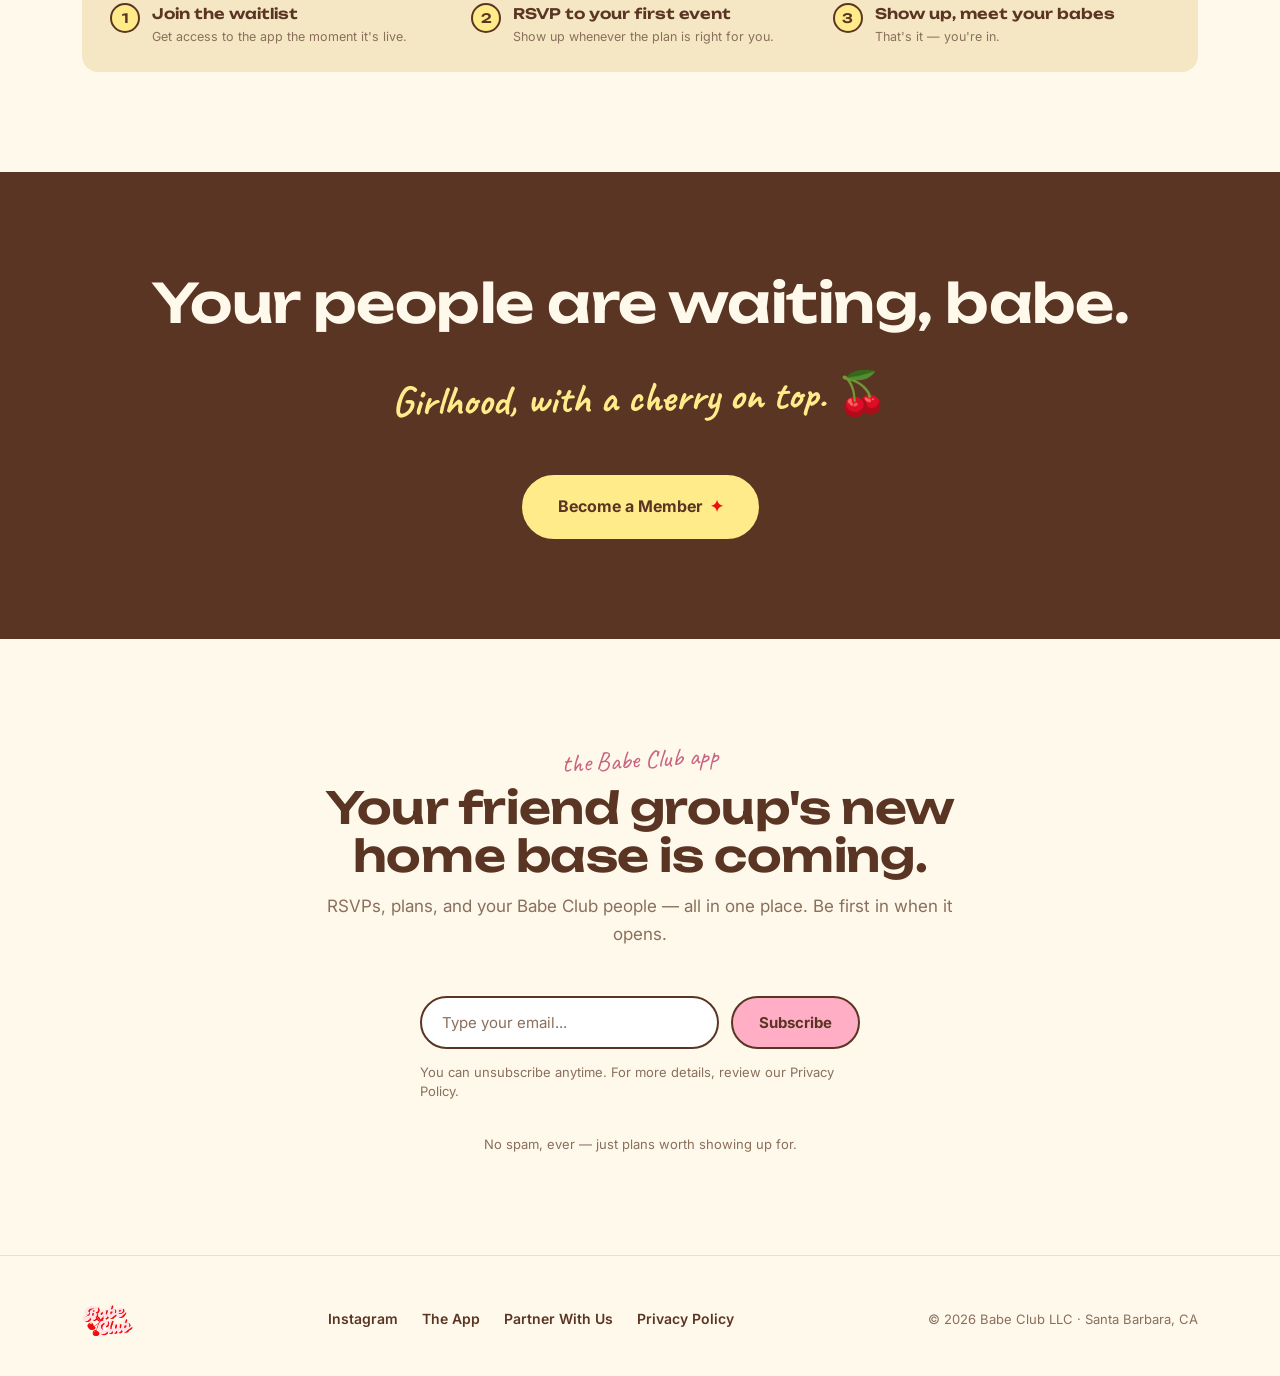
==== commit 5749a1a6: "Link vendor application page from the footer sitewide Adds a "Partner With Us" link to vendors.html " ====
--- a/index.html
+++ b/index.html
@@ -566,6 +566,7 @@
     <div class="foot-links">
       <a href="https://instagram.com/sb.babeclub">Instagram</a>
       <a href="#app">The App</a>
+      <a href="vendors.html">Partner With Us</a>
       <a href="privacy.html">Privacy Policy</a>
     </div>
     <div class="foot-copy">© 2026 Babe Club LLC · Santa Barbara, CA</div>
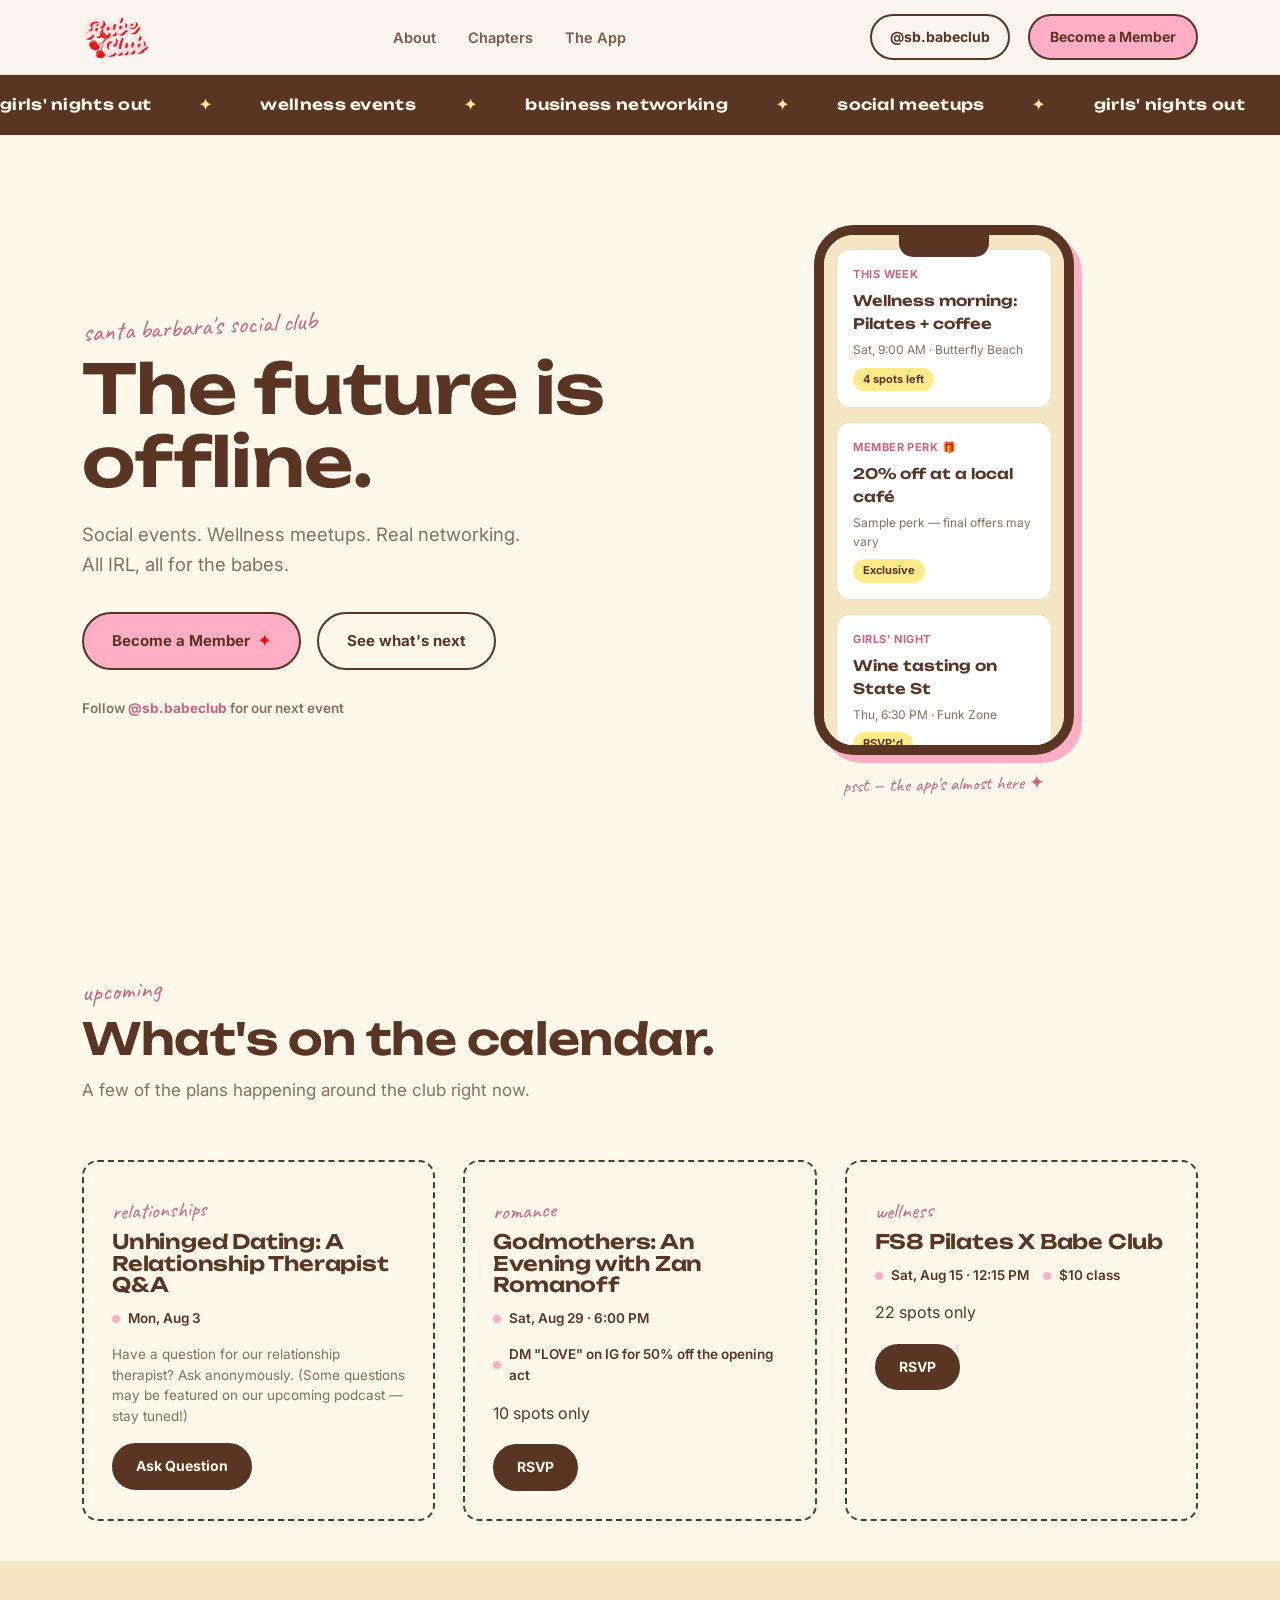
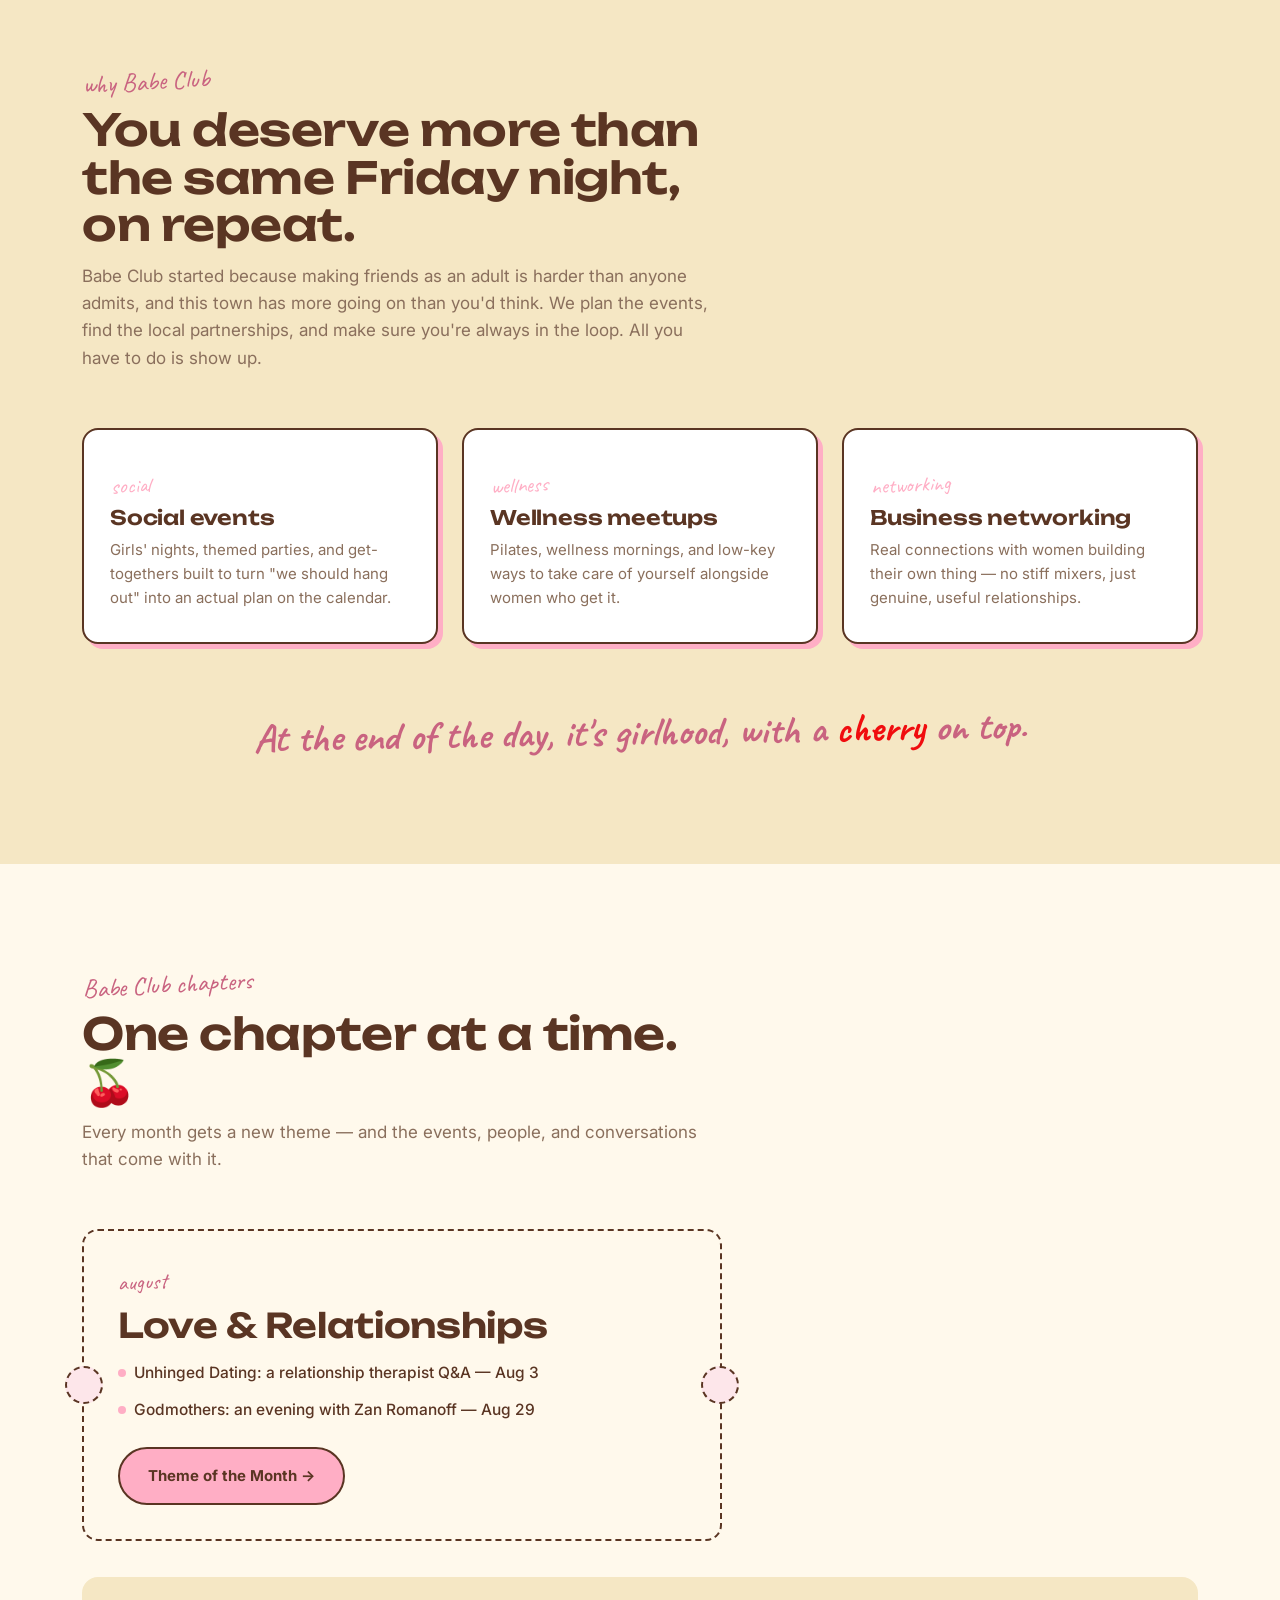
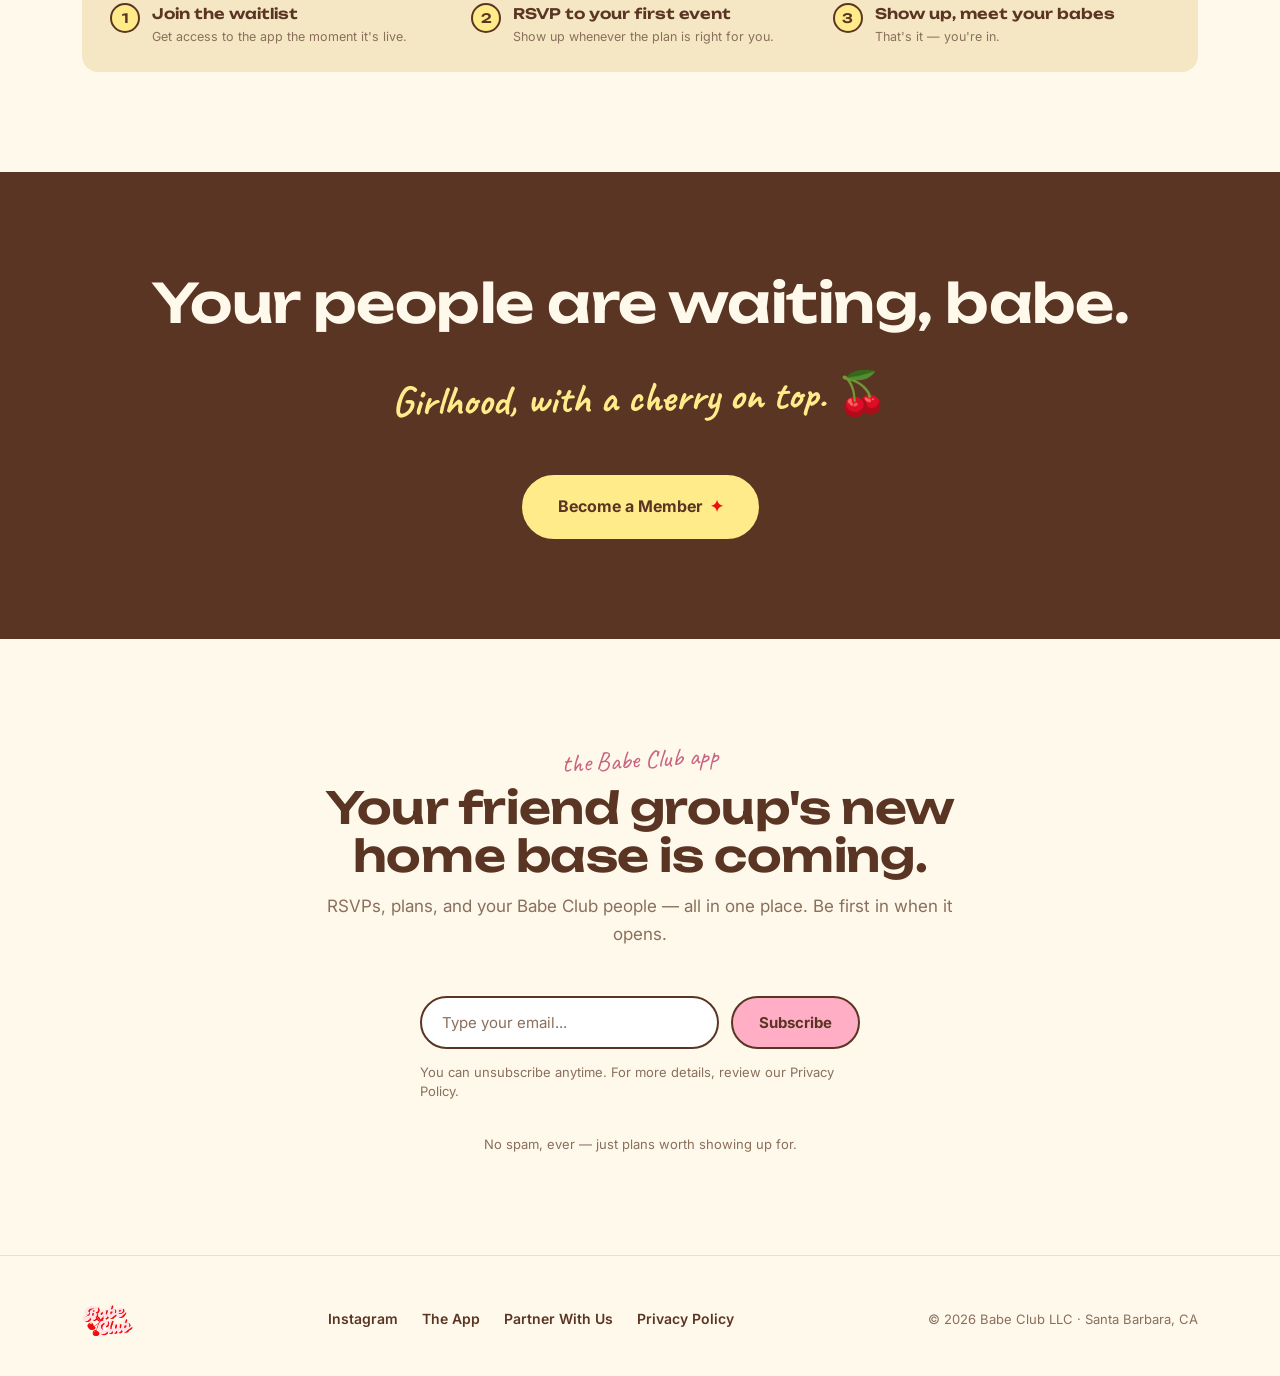
==== commit 4608e7a9: "Swap Puppies & Pilates event for FS8 Pilates X Babe Club" ====
--- a/index.html
+++ b/index.html
@@ -420,13 +420,13 @@
       </div>
       <div class="ticket week-card">
         <span class="tag">wellness</span>
-        <h3>Puppies &amp; Pilates</h3>
+        <h3>FS8 Pilates X Babe Club</h3>
         <div class="ticket-meta">
-          <div><span class="dot"></span>Sat, Sep 19 · 10:00–12:00 PM</div>
-          <div><span class="dot"></span>Paseo Nuevo</div>
-        </div>
-        <span class="app-tag">More details soon</span>
-        <a href="https://instagram.com/sb.babeclub" class="btn btn-dark" target="_blank" rel="noopener">Follow for updates</a>
+          <div><span class="dot"></span>Sat, Aug 15 · 12:15 PM</div>
+          <div><span class="dot"></span>$10 class</div>
+        </div>
+        <span class="app-tag">22 spots only</span>
+        <a href="https://luma.com/yv4jvopj" class="btn btn-dark" target="_blank" rel="noopener">RSVP</a>
       </div>
     </div>
   </div>
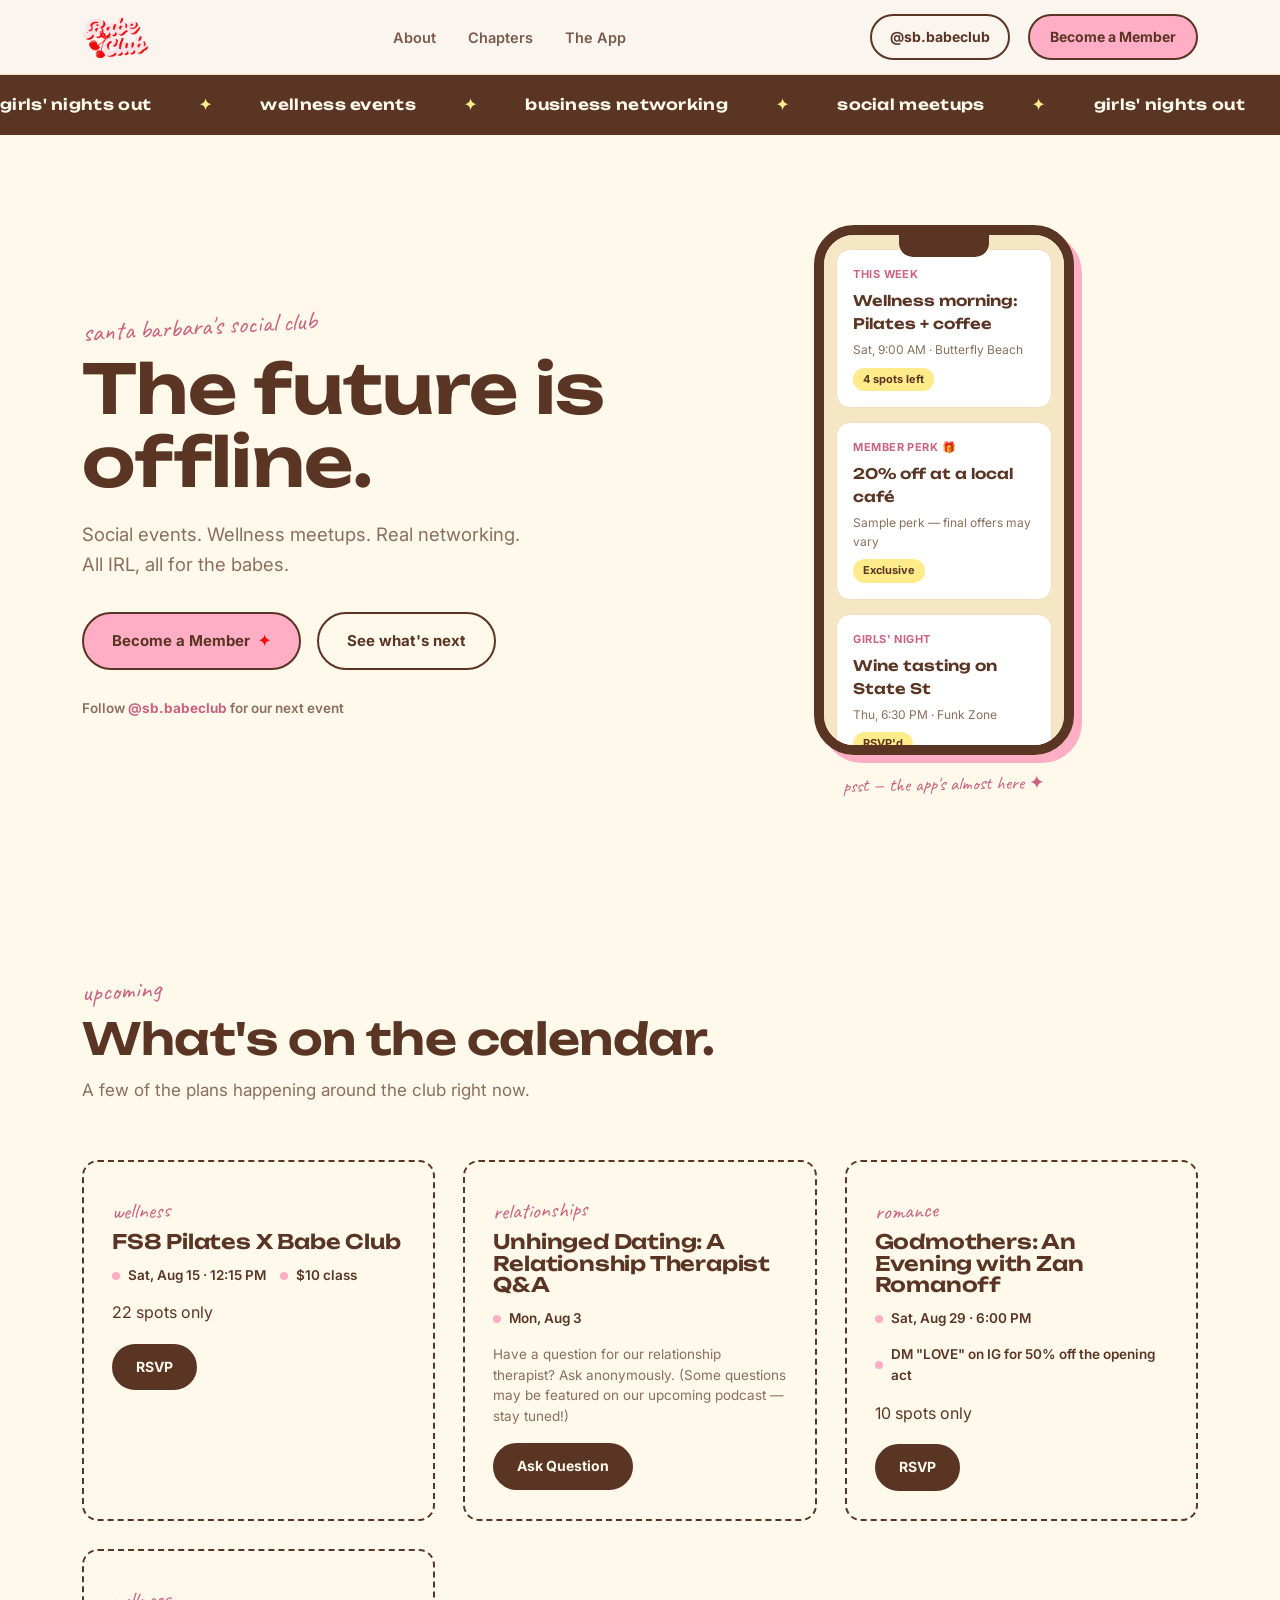
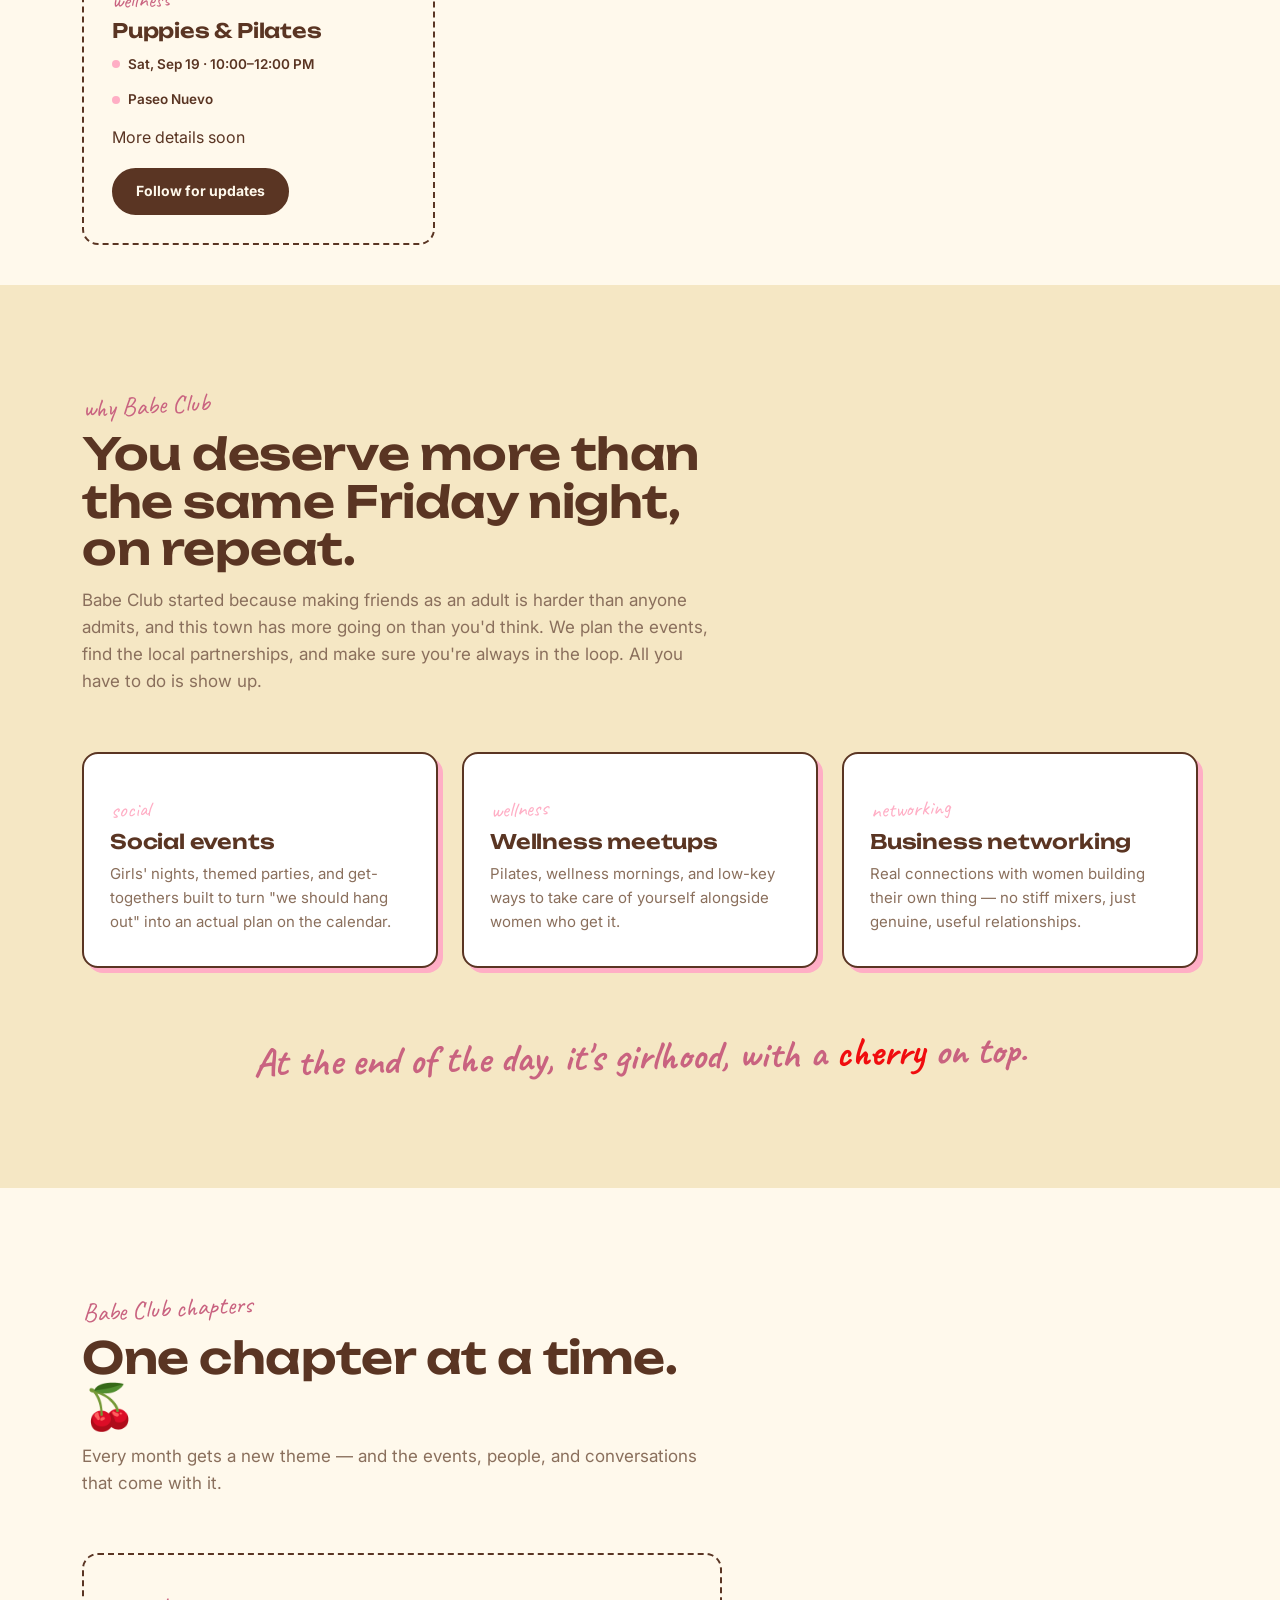
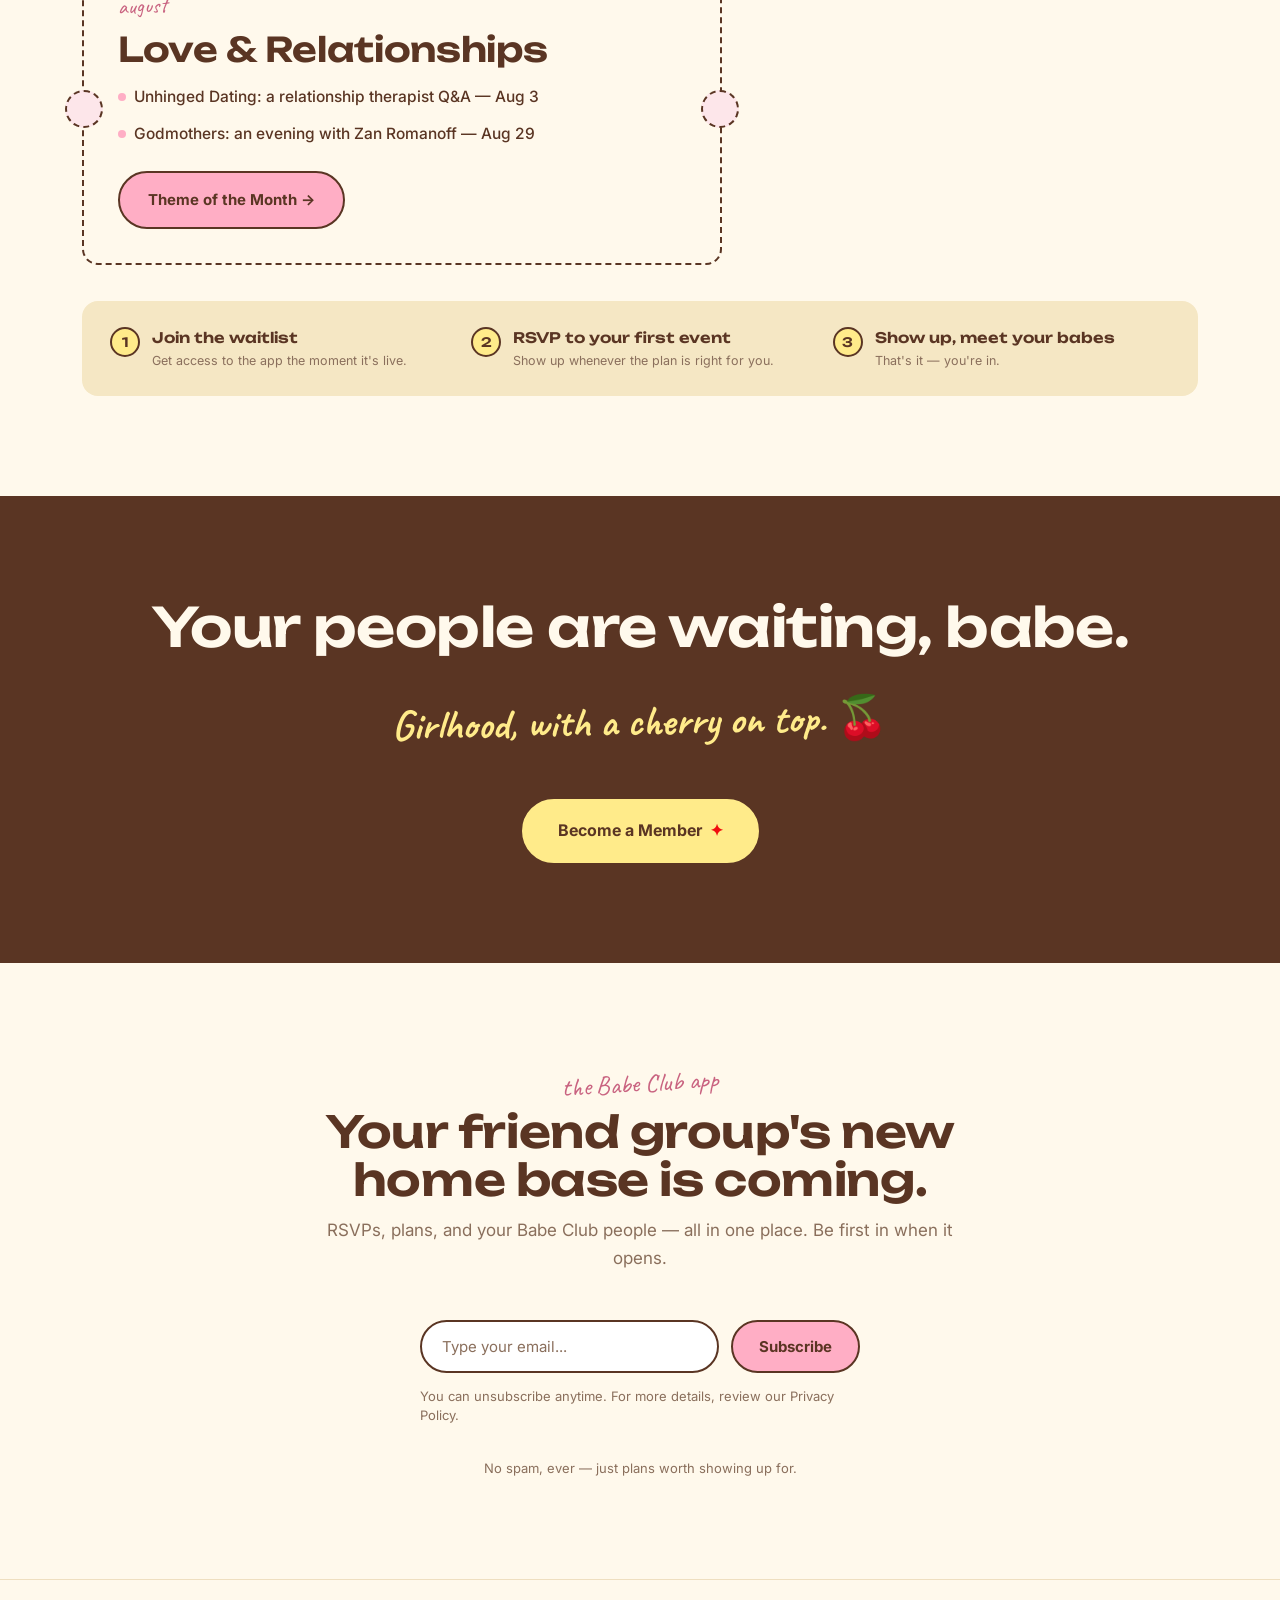
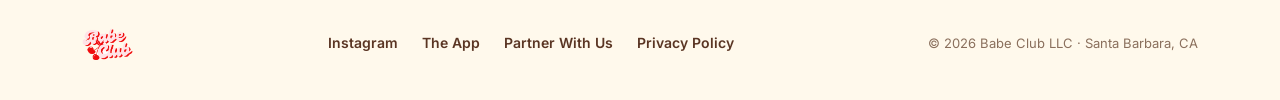
==== commit 20188527: "Reorder events, restore Puppies & Pilates at end, make mobile events swipeable" ====
--- a/index.html
+++ b/index.html
@@ -158,7 +158,20 @@
   .week-card .app-tag{ align-self:flex-start; margin-bottom:18px; }
   .week-card .btn{ align-self:flex-start; padding:10px 22px; font-size:14px; }
   .week-card .week-note{ color: var(--mocha-soft); font-size:13.5px; line-height:1.55; margin:0 0 16px; }
-  @media (max-width: 860px){ .week-grid{ grid-template-columns:1fr; } }
+  @media (max-width: 860px){
+    .week-grid{
+      display:flex;
+      grid-template-columns:unset;
+      overflow-x:auto;
+      scroll-snap-type:x mandatory;
+      -webkit-overflow-scrolling:touch;
+      scrollbar-width:none;
+      padding-bottom:6px;
+    }
+    .week-grid::-webkit-scrollbar{ display:none; }
+    .week-grid .week-card{ flex:0 0 82%; scroll-snap-align:center; }
+  }
+  @media (max-width: 480px){ .week-grid .week-card{ flex-basis:88%; } }
 
   /* CHAPTERS TEASER */
   .chapter-card{ max-width:640px; }
@@ -400,6 +413,16 @@
     </div>
     <div class="week-grid">
       <div class="ticket week-card">
+        <span class="tag">wellness</span>
+        <h3>FS8 Pilates X Babe Club</h3>
+        <div class="ticket-meta">
+          <div><span class="dot"></span>Sat, Aug 15 · 12:15 PM</div>
+          <div><span class="dot"></span>$10 class</div>
+        </div>
+        <span class="app-tag">22 spots only</span>
+        <a href="https://luma.com/yv4jvopj" class="btn btn-dark" target="_blank" rel="noopener">RSVP</a>
+      </div>
+      <div class="ticket week-card">
         <span class="tag">relationships</span>
         <h3>Unhinged Dating: A Relationship Therapist Q&amp;A</h3>
         <div class="ticket-meta">
@@ -420,13 +443,13 @@
       </div>
       <div class="ticket week-card">
         <span class="tag">wellness</span>
-        <h3>FS8 Pilates X Babe Club</h3>
+        <h3>Puppies &amp; Pilates</h3>
         <div class="ticket-meta">
-          <div><span class="dot"></span>Sat, Aug 15 · 12:15 PM</div>
-          <div><span class="dot"></span>$10 class</div>
-        </div>
-        <span class="app-tag">22 spots only</span>
-        <a href="https://luma.com/yv4jvopj" class="btn btn-dark" target="_blank" rel="noopener">RSVP</a>
+          <div><span class="dot"></span>Sat, Sep 19 · 10:00–12:00 PM</div>
+          <div><span class="dot"></span>Paseo Nuevo</div>
+        </div>
+        <span class="app-tag">More details soon</span>
+        <a href="https://instagram.com/sb.babeclub" class="btn btn-dark" target="_blank" rel="noopener">Follow for updates</a>
       </div>
     </div>
   </div>
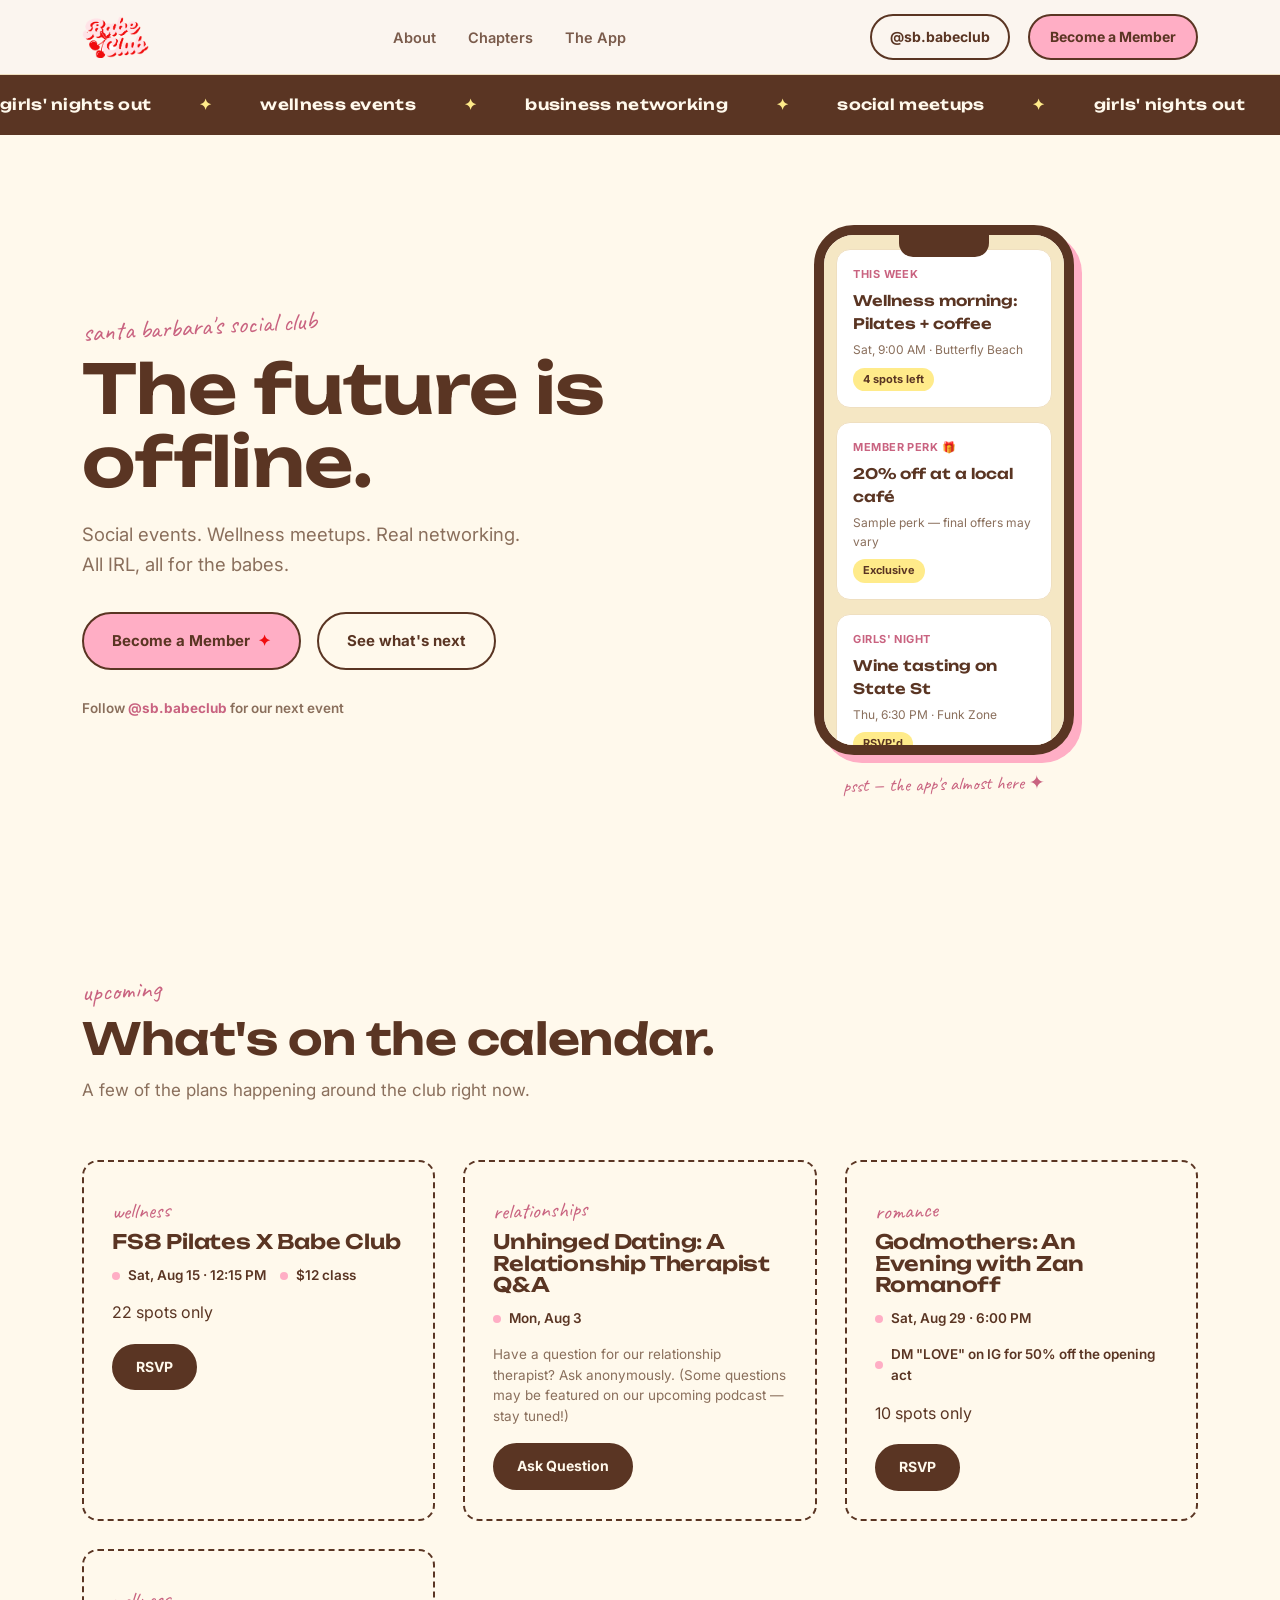
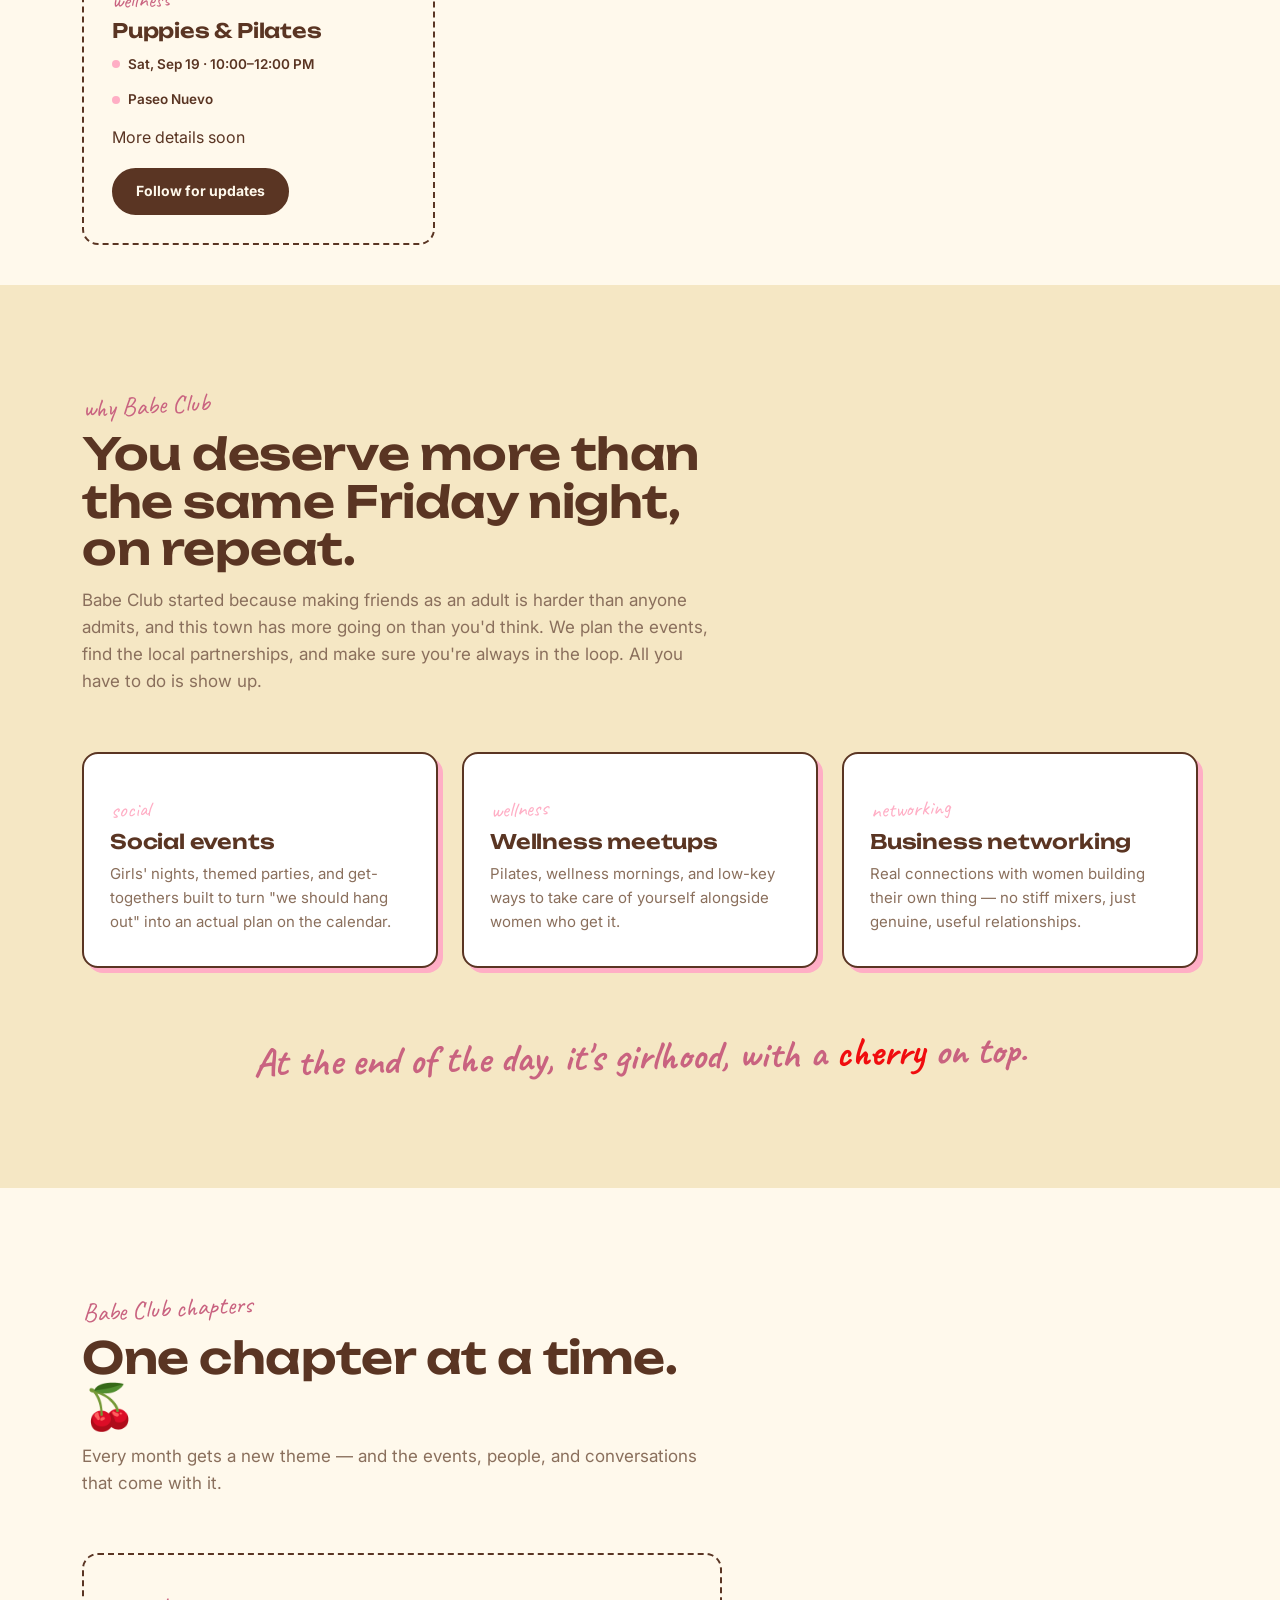
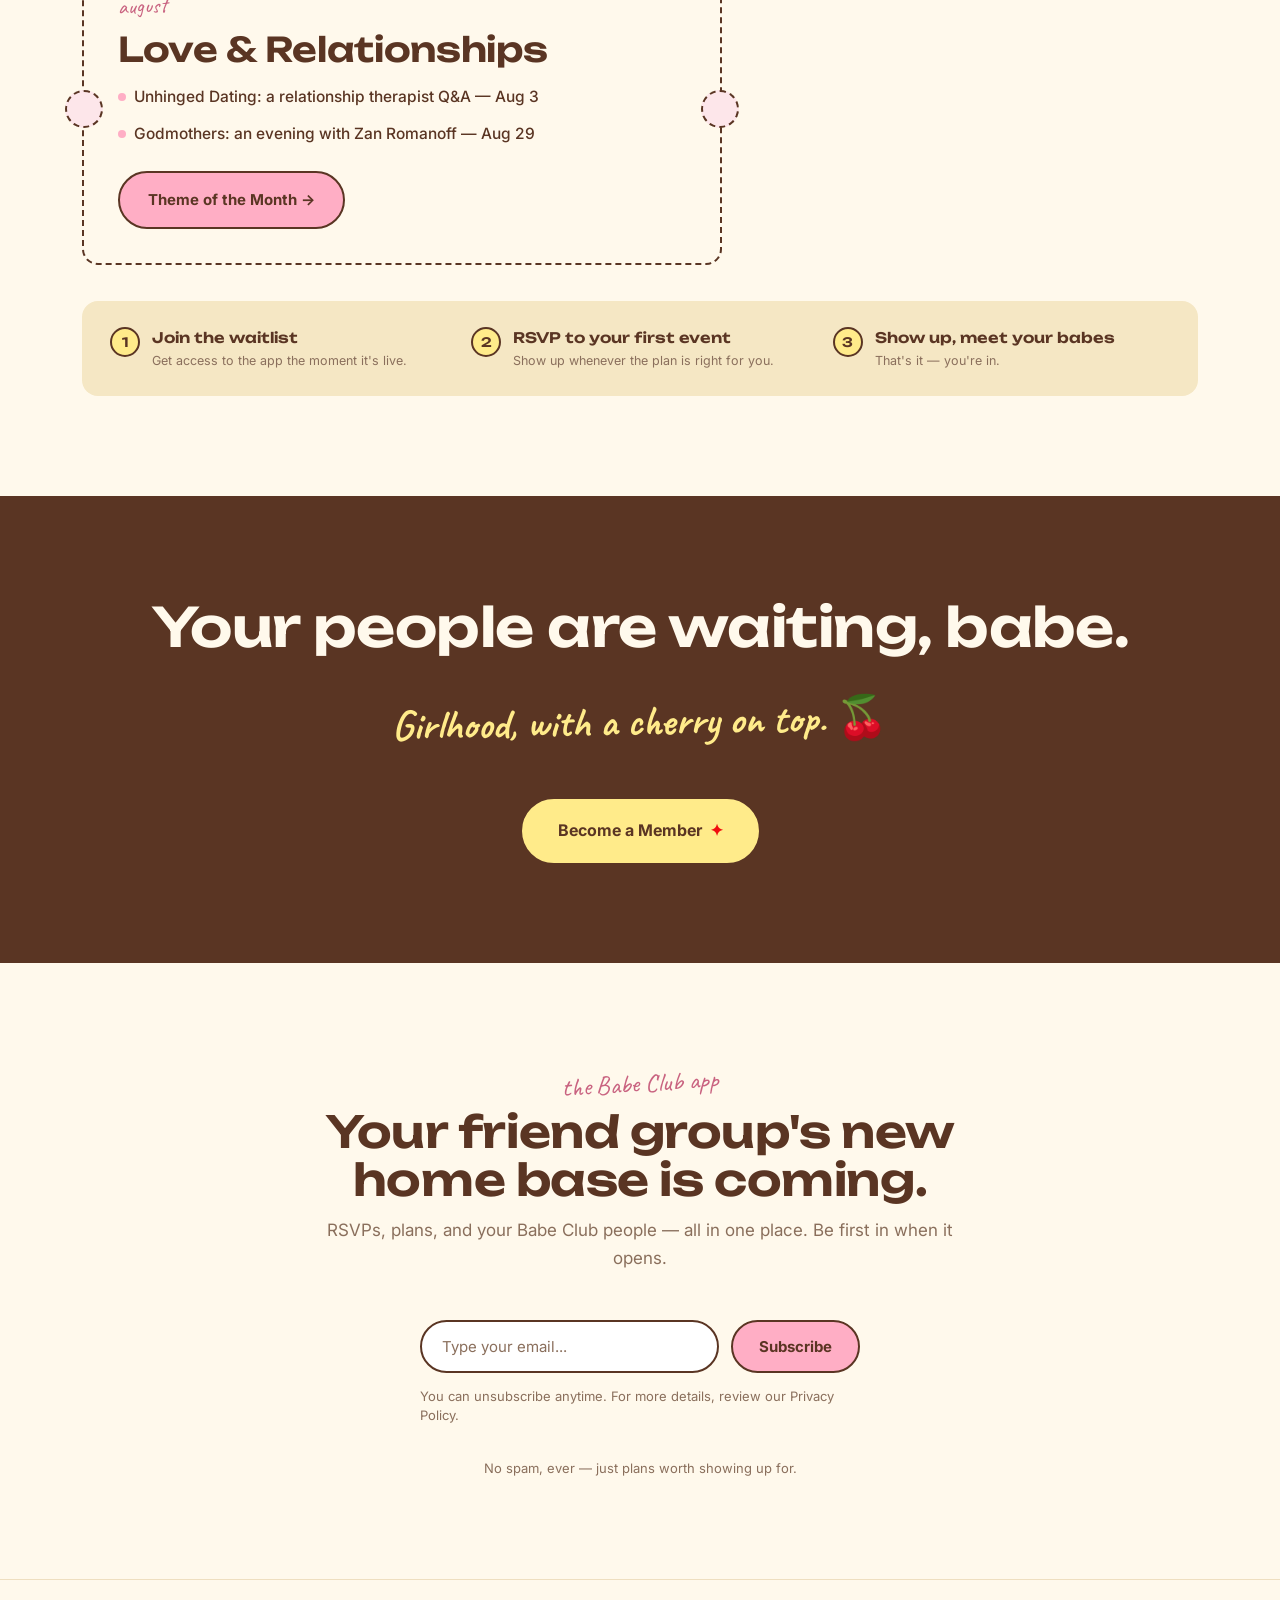
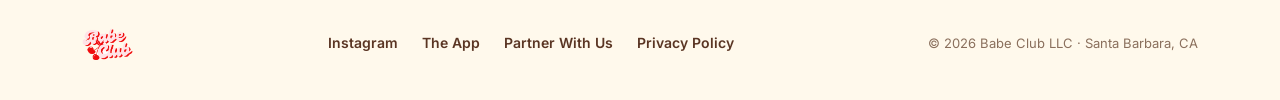
==== commit 38005b94: "Update FS8 x Babe Club price to $12" ====
--- a/index.html
+++ b/index.html
@@ -417,7 +417,7 @@
         <h3>FS8 Pilates X Babe Club</h3>
         <div class="ticket-meta">
           <div><span class="dot"></span>Sat, Aug 15 · 12:15 PM</div>
-          <div><span class="dot"></span>$10 class</div>
+          <div><span class="dot"></span>$12 class</div>
         </div>
         <span class="app-tag">22 spots only</span>
         <a href="https://luma.com/yv4jvopj" class="btn btn-dark" target="_blank" rel="noopener">RSVP</a>
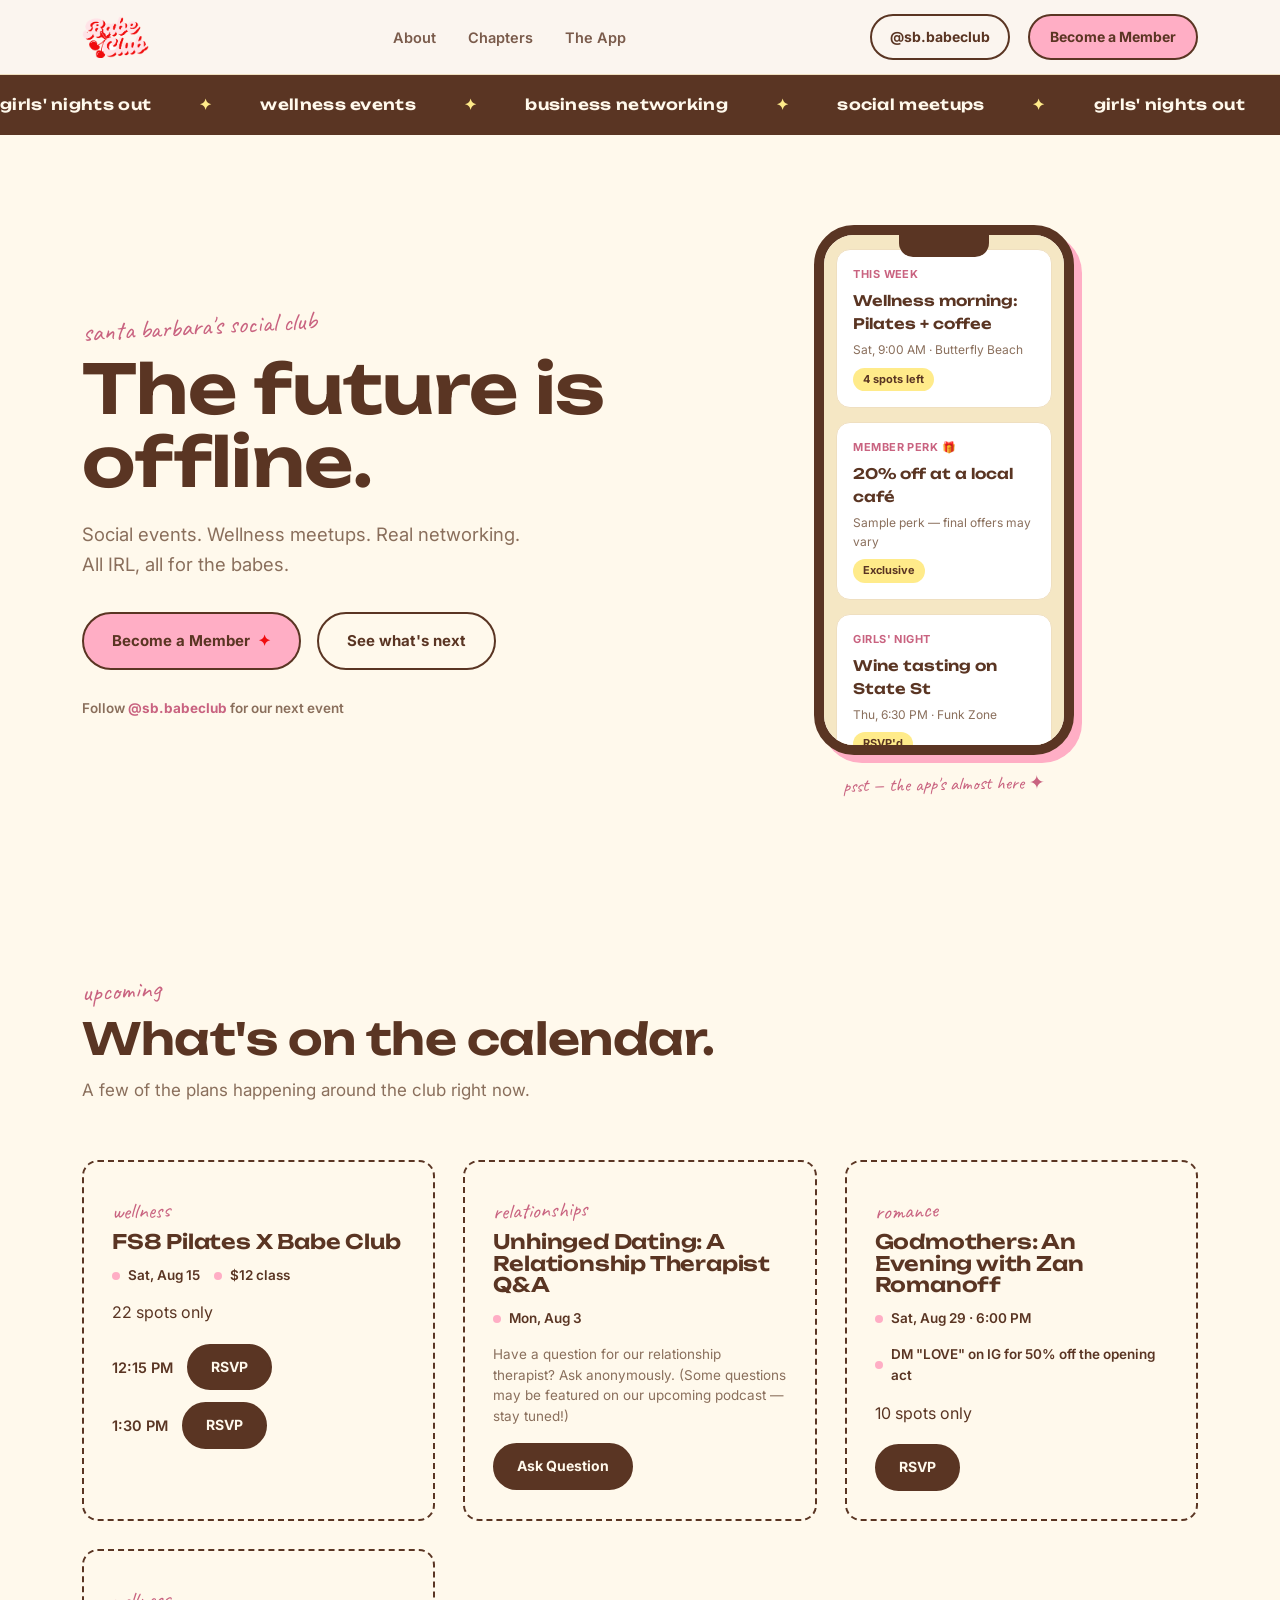
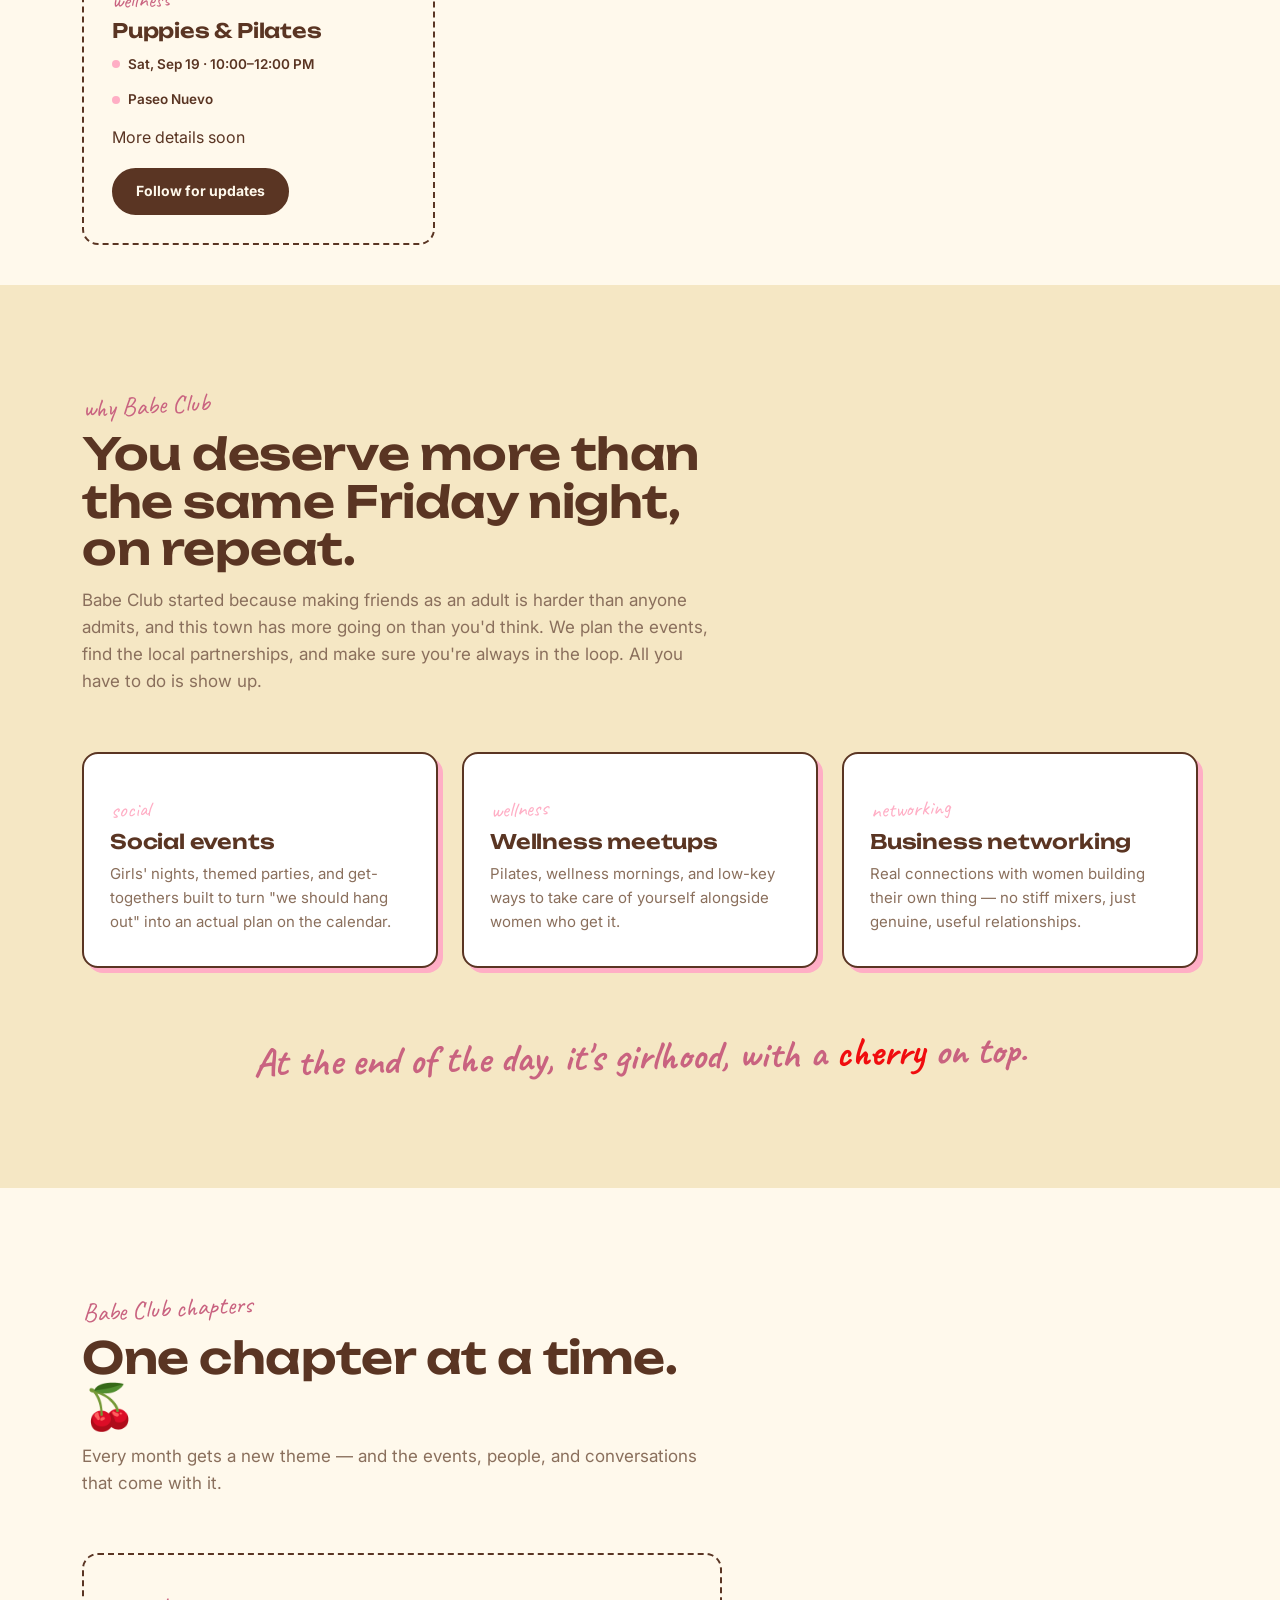
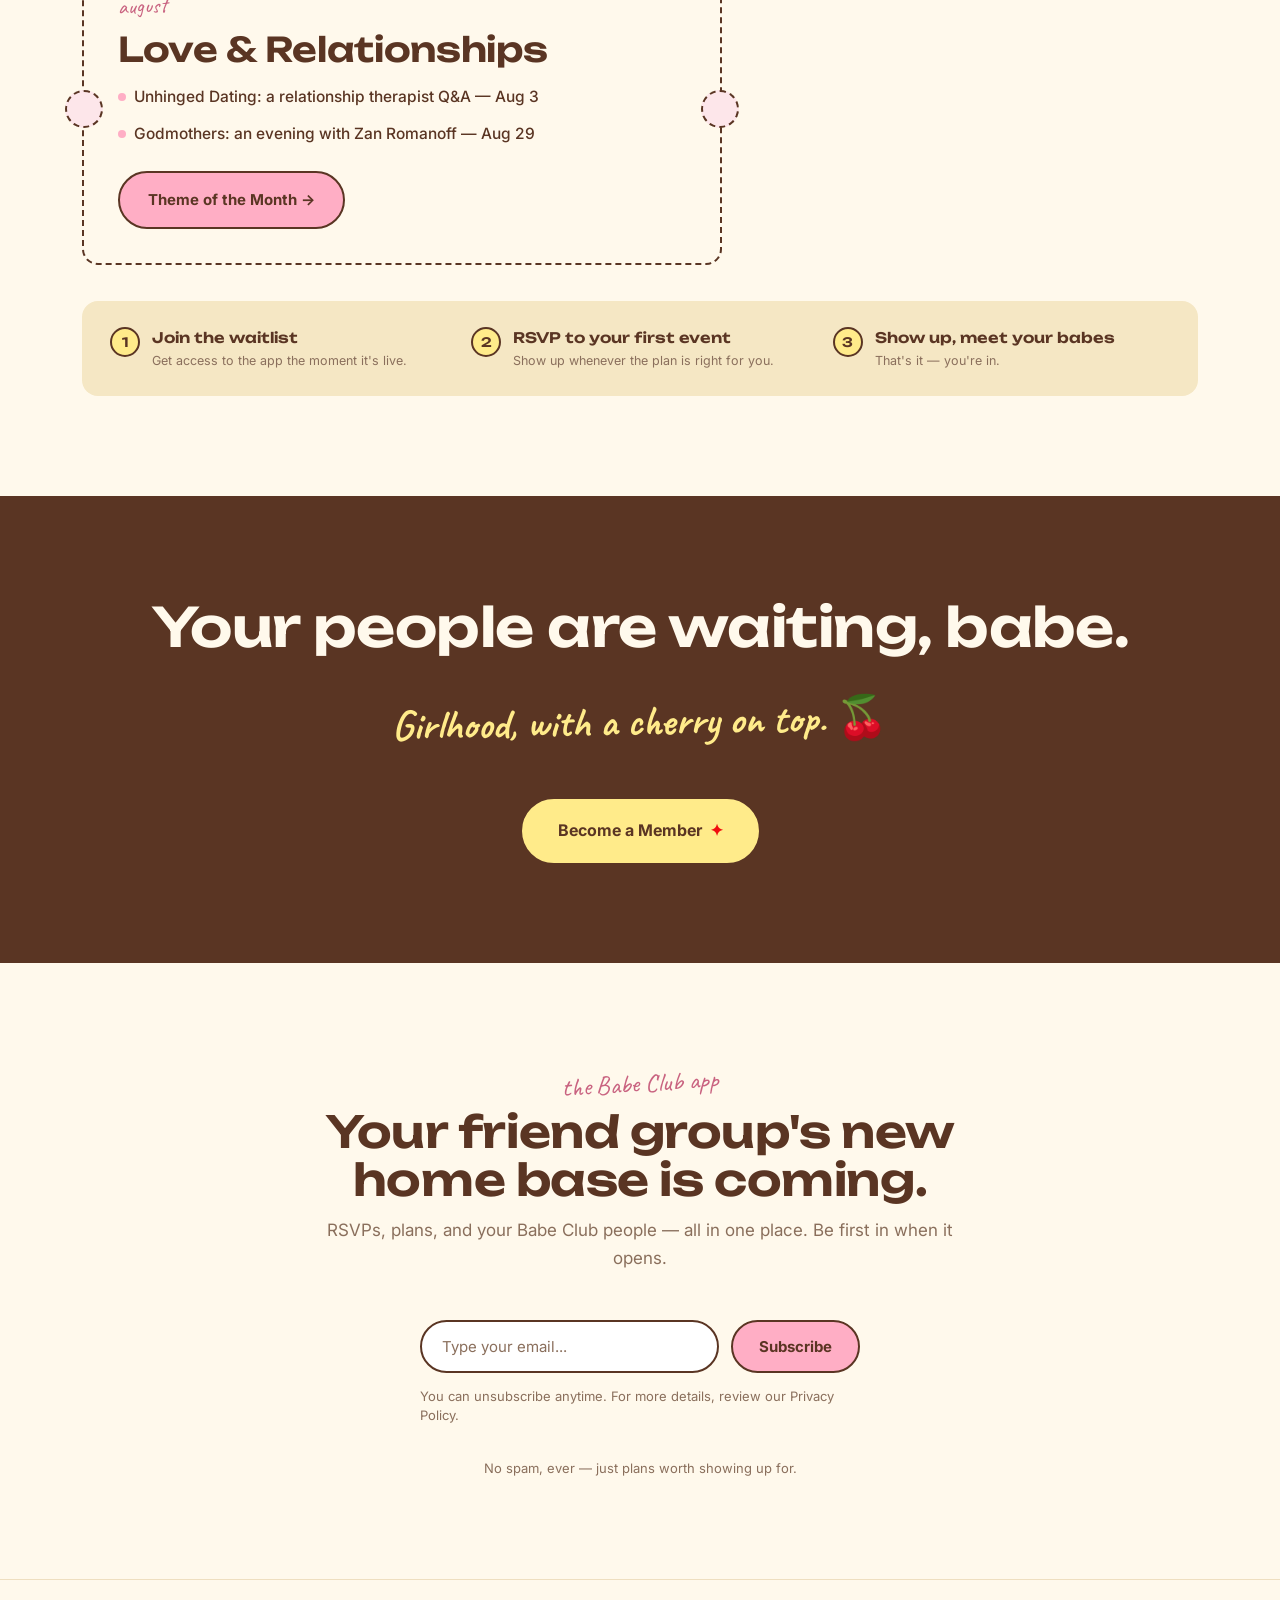
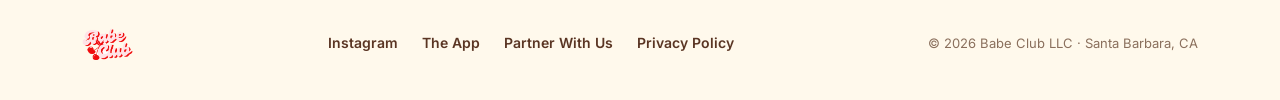
==== commit f8448306: "Add second FS8 class time (1:30 PM) with separate RSVP button" ====
--- a/index.html
+++ b/index.html
@@ -416,11 +416,20 @@
         <span class="tag">wellness</span>
         <h3>FS8 Pilates X Babe Club</h3>
         <div class="ticket-meta">
-          <div><span class="dot"></span>Sat, Aug 15 · 12:15 PM</div>
+          <div><span class="dot"></span>Sat, Aug 15</div>
           <div><span class="dot"></span>$12 class</div>
         </div>
         <span class="app-tag">22 spots only</span>
-        <a href="https://luma.com/yv4jvopj" class="btn btn-dark" target="_blank" rel="noopener">RSVP</a>
+        <div style="display:flex; flex-direction:column; gap:12px;">
+          <div style="display:flex; align-items:center; gap:14px; flex-wrap:wrap;">
+            <span style="font-weight:600; font-size:14.5px;">12:15 PM</span>
+            <a href="https://luma.com/yv4jvopj" class="btn btn-dark" target="_blank" rel="noopener">RSVP</a>
+          </div>
+          <div style="display:flex; align-items:center; gap:14px; flex-wrap:wrap;">
+            <span style="font-weight:600; font-size:14.5px;">1:30 PM</span>
+            <a href="https://luma.com/zfrvrrkd" class="btn btn-dark" target="_blank" rel="noopener">RSVP</a>
+          </div>
+        </div>
       </div>
       <div class="ticket week-card">
         <span class="tag">relationships</span>
